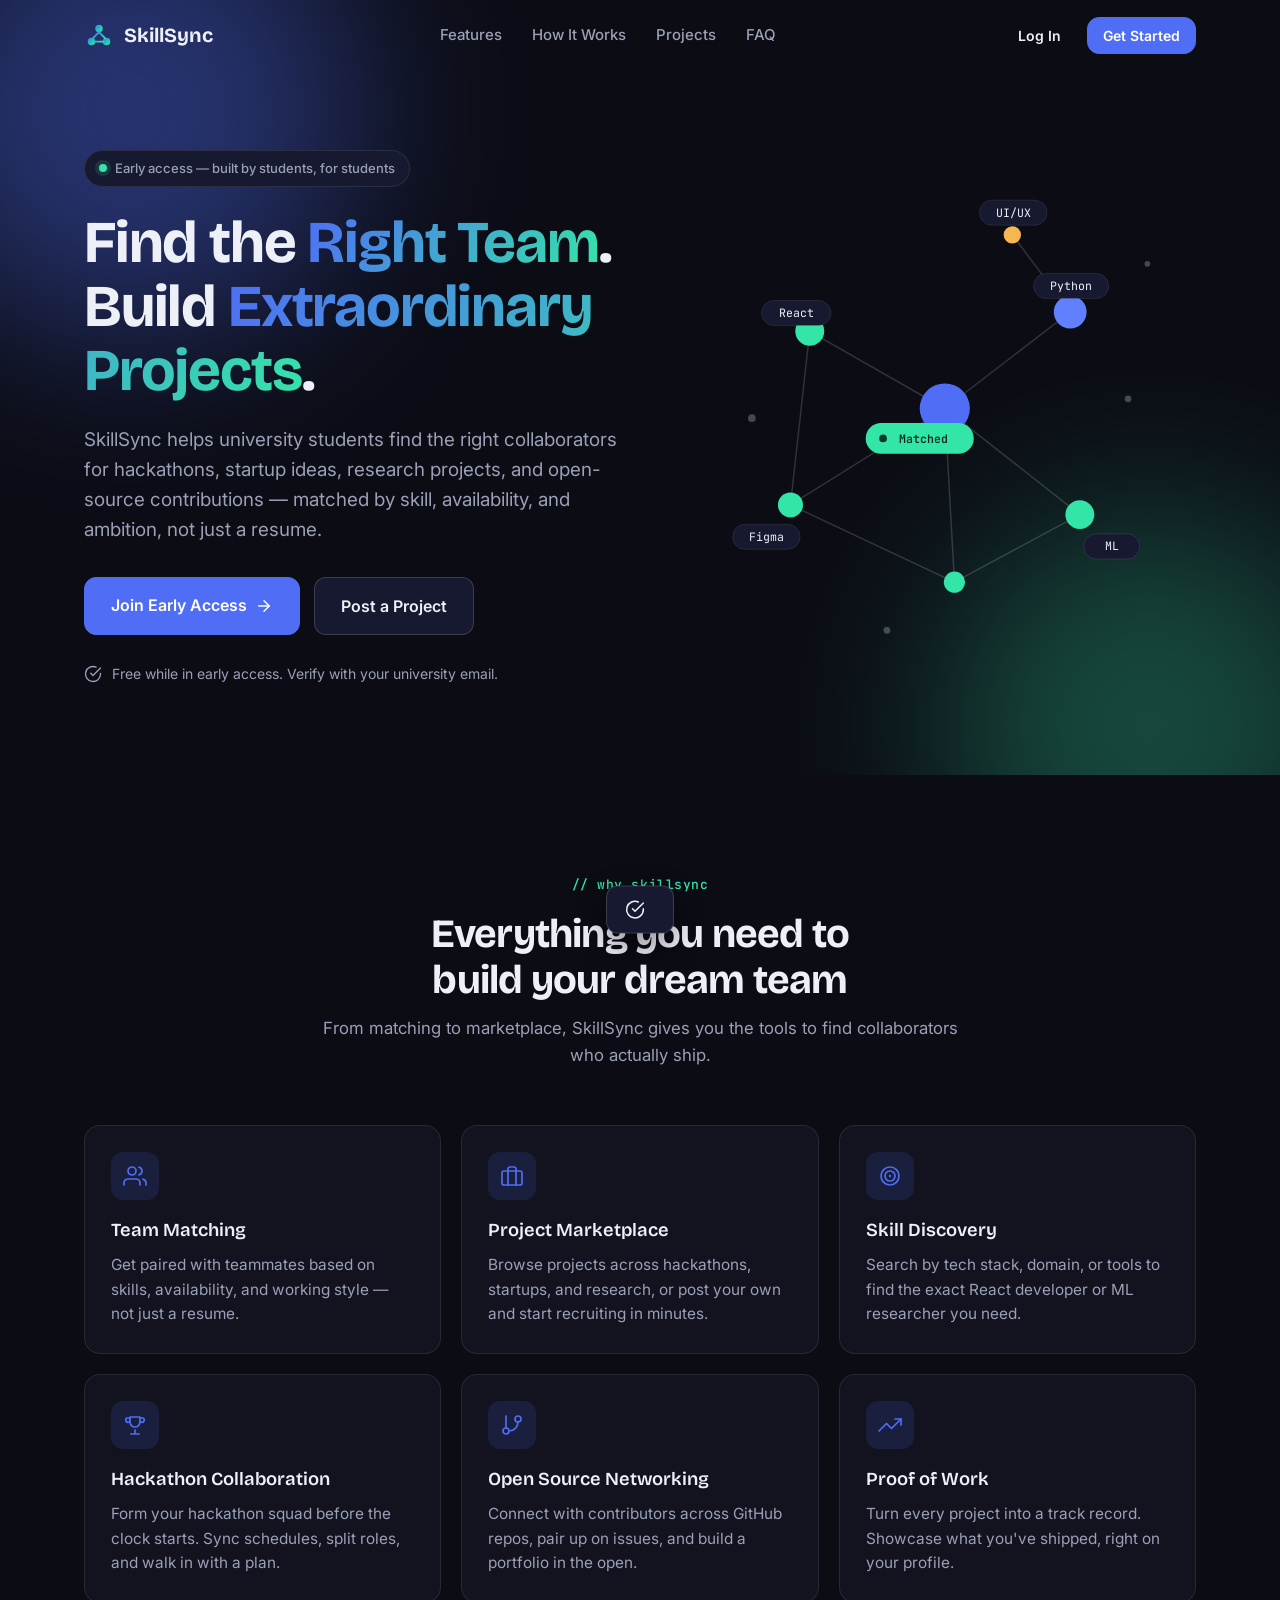
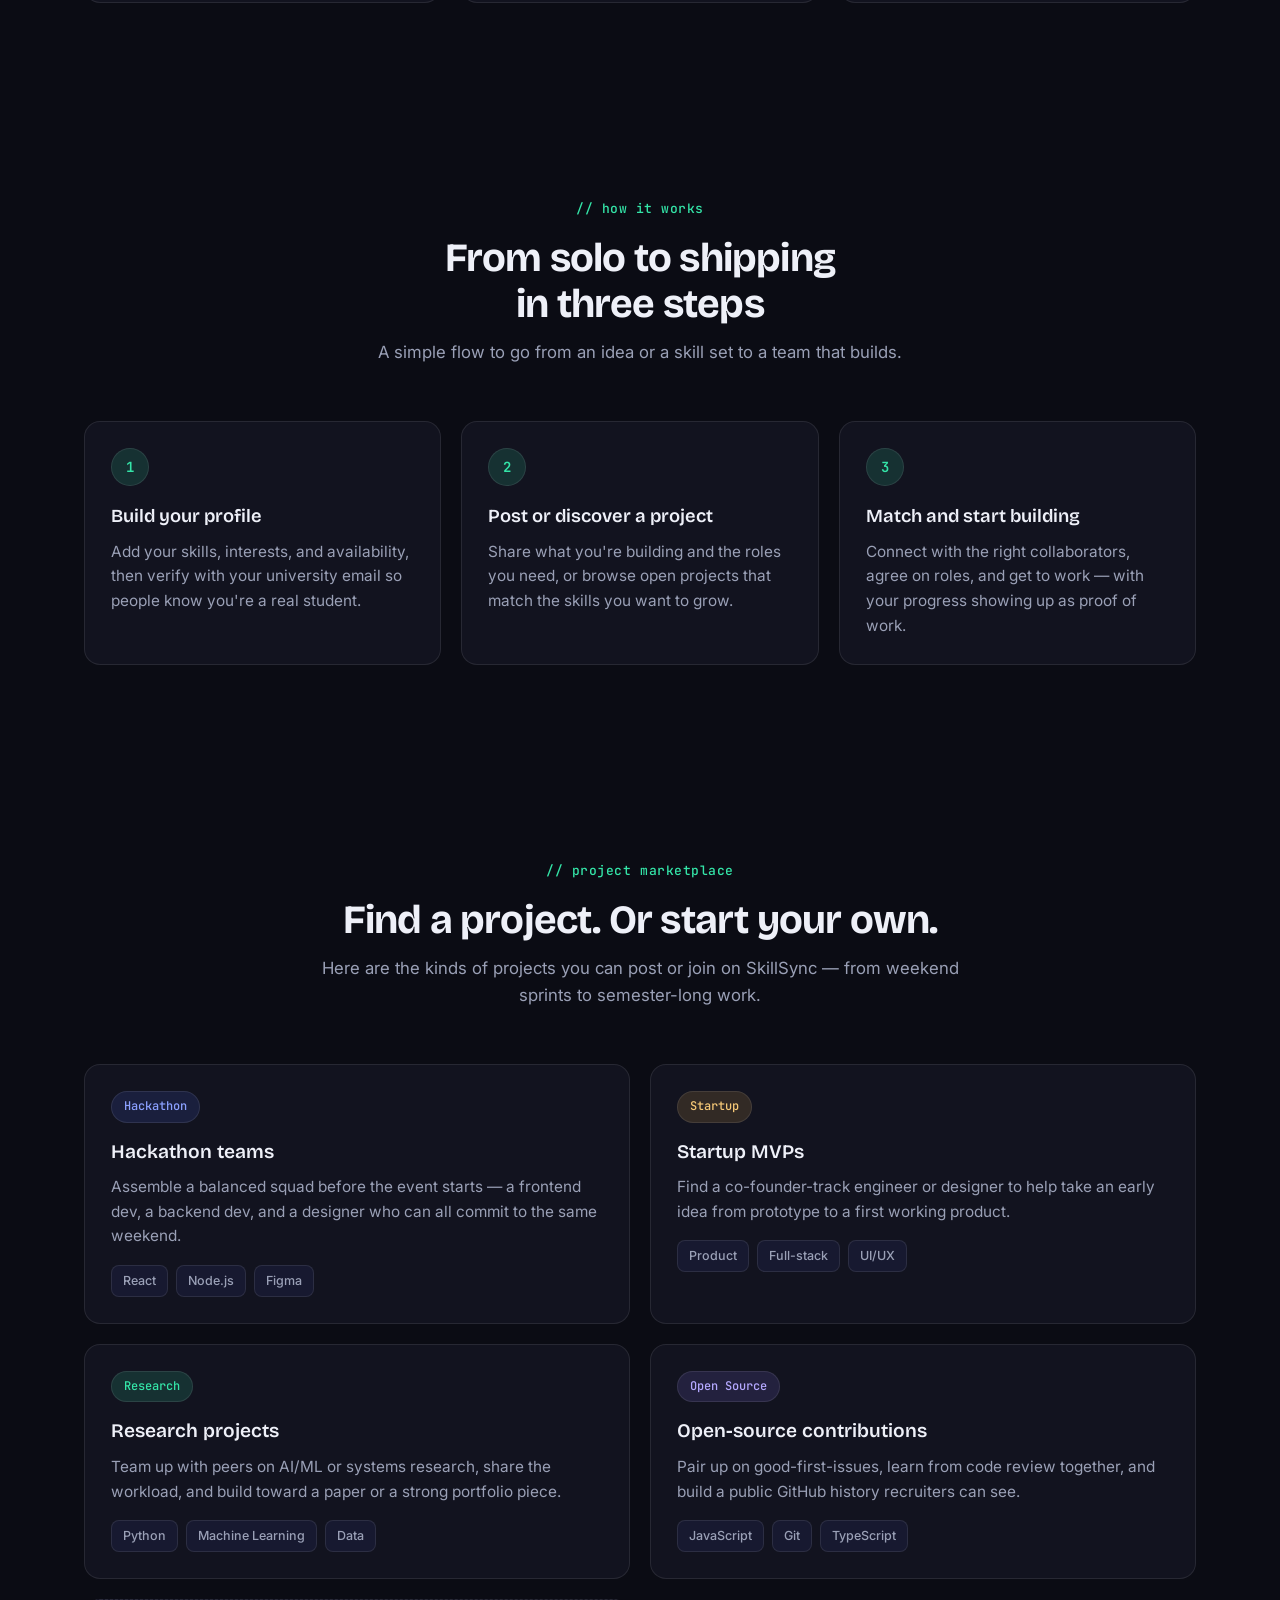
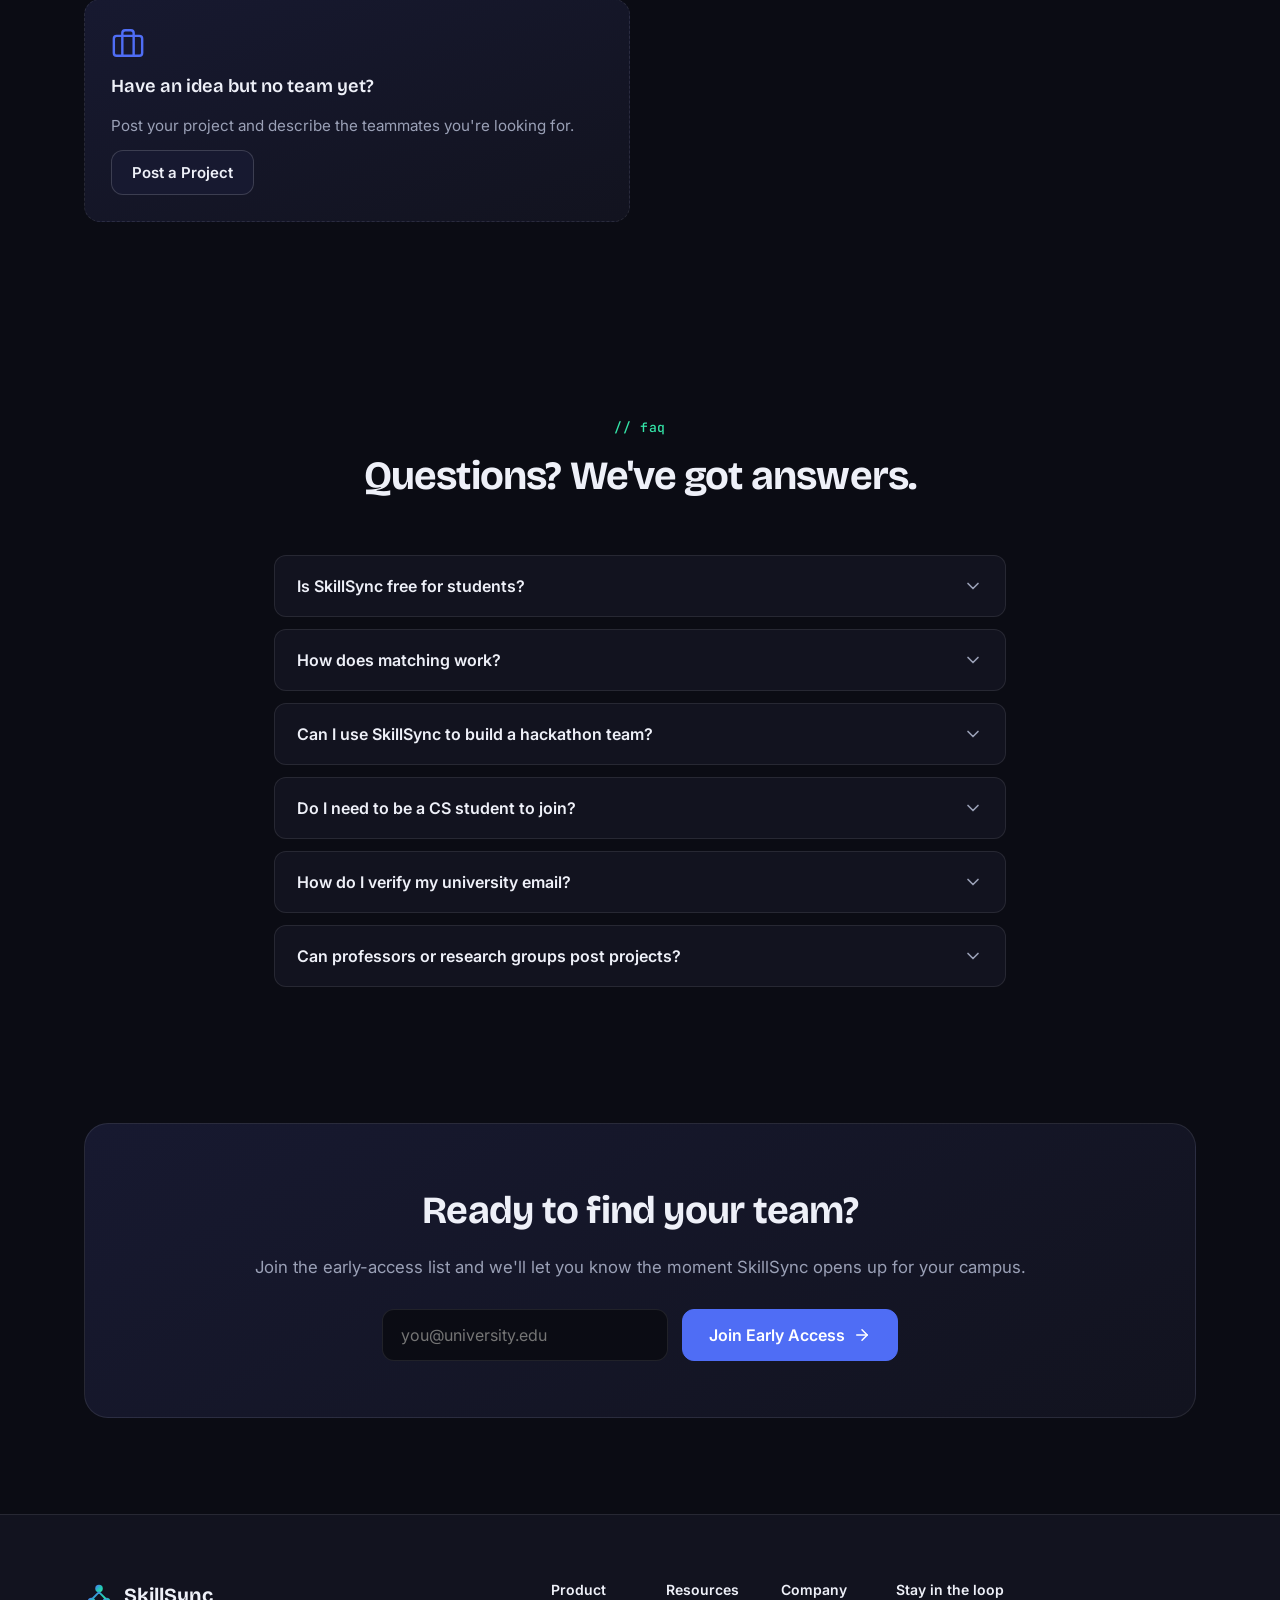
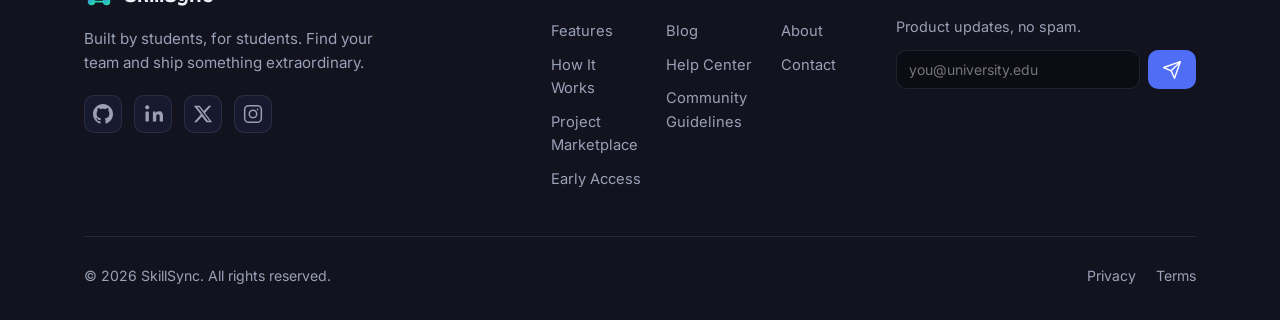
==== index.html @ c966595b "Add files via upload" ====
<!DOCTYPE html>
<html lang="en">
<head>
<meta charset="UTF-8">
<meta name="viewport" content="width=device-width, initial-scale=1.0">
<title>SkillSync — Find Your Team. Build Extraordinary Projects.</title>
<meta name="description" content="SkillSync helps university students find teammates for hackathons, startup ideas, research projects, and open-source contributions — matched by skill, availability, and ambition.">
<meta name="theme-color" content="#0b0c14">
<meta property="og:title" content="SkillSync — Find Your Team. Build Extraordinary Projects.">
<meta property="og:description" content="The platform where university students find collaborators for hackathons, startups, research and open source.">
<meta property="og:type" content="website">
<link rel="icon" href="data:image/svg+xml,%3Csvg xmlns='http://www.w3.org/2000/svg' viewBox='0 0 32 32'%3E%3Crect width='32' height='32' rx='9' fill='%234F6DF5'/%3E%3Ccircle cx='16' cy='9' r='3.6' fill='%23fff'/%3E%3Ccircle cx='9' cy='22' r='3.6' fill='%2334E5A8'/%3E%3Ccircle cx='23' cy='22' r='3.6' fill='%2334E5A8'/%3E%3Cpath d='M16 12.6L10.6 19M16 12.6L21.4 19M11.6 22H20.4' stroke='%23fff' stroke-width='1.6' stroke-linecap='round'/%3E%3C/svg%3E">
<link rel="preconnect" href="https://fonts.googleapis.com">
<link rel="preconnect" href="https://fonts.gstatic.com" crossorigin>
<link href="https://fonts.googleapis.com/css2?family=Bricolage+Grotesque:wght@400..800&family=Inter:wght@400;500;600;700&family=JetBrains+Mono:wght@400;500;600&display=swap" rel="stylesheet">
<link rel="stylesheet" href="style.css">
</head>
<body>

<!-- ============================================
     HIDDEN SVG SPRITE
============================================= -->
<svg width="0" height="0" style="position:absolute" aria-hidden="true">
<defs>
<linearGradient id="logoGrad" x1="0%" y1="0%" x2="100%" y2="100%">
<stop offset="0%" stop-color="#4F6DF5"/><stop offset="55%" stop-color="#22C7B8"/><stop offset="100%" stop-color="#34E5A8"/>
</linearGradient>
</defs>
<symbol id="icon-logo" viewBox="0 0 32 32">
<circle cx="16" cy="9" r="4" fill="url(#logoGrad)"/><circle cx="8" cy="23" r="4" fill="url(#logoGrad)"/><circle cx="24" cy="23" r="4" fill="url(#logoGrad)"/>
<path d="M16 13L9.5 19.5M16 13L22.5 19.5M11.5 23H20.5" stroke="url(#logoGrad)" stroke-width="2" stroke-linecap="round"/>
</symbol>
<symbol id="icon-github" viewBox="0 0 24 24" fill="currentColor" stroke="none"><path d="M12 0c-6.626 0-12 5.373-12 12 0 5.302 3.438 9.8 8.207 11.387.599.111.793-.261.793-.577v-2.234c-3.338.726-4.033-1.416-4.033-1.416-.546-1.387-1.333-1.756-1.333-1.756-1.089-.745.083-.729.083-.729 1.205.084 1.839 1.237 1.839 1.237 1.07 1.834 2.807 1.304 3.492.997.107-.775.418-1.305.762-1.604-2.665-.305-5.467-1.334-5.467-5.931 0-1.311.469-2.381 1.236-3.221-.124-.303-.535-1.524.117-3.176 0 0 1.008-.322 3.301 1.23.957-.266 1.983-.399 3.003-.404 1.02.005 2.047.138 3.006.404 2.291-1.552 3.297-1.23 3.297-1.230.653 1.653.242 2.874.118 3.176.77.84 1.235 1.911 1.235 3.221 0 4.609-2.807 5.624-5.479 5.921.43.372.823 1.102.823 2.222v3.293c0 .319.192.694.801.576 4.765-1.589 8.199-6.086 8.199-11.386 0-6.627-5.373-12-12-12z"/></symbol>
<symbol id="icon-linkedin" viewBox="0 0 24 24" fill="currentColor" stroke="none"><rect x="3" y="9" width="4" height="12" rx="0.5"/><circle cx="5" cy="4" r="2.5"/><path d="M11 9h4v2.2c.7-1.4 2.1-2.5 4.2-2.5 4 0 4.8 2.5 4.8 5.9V21h-4v-5.7c0-1.4 0-3.1-1.9-3.1s-2.2 1.5-2.2 3v5.8h-4V9z"/></symbol>
<symbol id="icon-twitter" viewBox="0 0 24 24" fill="currentColor" stroke="none"><path d="M18.9 2H22l-7.6 8.7L23 22h-6.9l-5.4-6.9L4.4 22H1.3l8.1-9.3L1 2h7.1l4.9 6.3L18.9 2zm-1.2 18h1.9L7.4 4H5.4l12.3 16z"/></symbol>
<symbol id="icon-instagram" viewBox="0 0 24 24" fill="none" stroke="currentColor" stroke-width="1.8" stroke-linecap="round" stroke-linejoin="round"><rect x="2" y="2" width="20" height="20" rx="5"/><circle cx="12" cy="12" r="4.5"/><circle cx="17.5" cy="6.5" r="1" fill="currentColor" stroke="none"/></symbol>
<symbol id="icon-chevron" viewBox="0 0 24 24" fill="none" stroke="currentColor" stroke-width="2" stroke-linecap="round" stroke-linejoin="round"><polyline points="6 9 12 15 18 9"/></symbol>
<symbol id="icon-arrow-right" viewBox="0 0 24 24" fill="none" stroke="currentColor" stroke-width="2" stroke-linecap="round" stroke-linejoin="round"><line x1="5" y1="12" x2="19" y2="12"/><polyline points="12 5 19 12 12 19"/></symbol>
<symbol id="icon-arrow-up" viewBox="0 0 24 24" fill="none" stroke="currentColor" stroke-width="2" stroke-linecap="round" stroke-linejoin="round"><line x1="12" y1="19" x2="12" y2="5"/><polyline points="5 12 12 5 19 12"/></symbol>
<symbol id="icon-users" viewBox="0 0 24 24" fill="none" stroke="currentColor" stroke-width="1.7" stroke-linecap="round" stroke-linejoin="round"><path d="M17 21v-2a4 4 0 0 0-4-4H5a4 4 0 0 0-4 4v2"/><circle cx="9" cy="7" r="4"/><path d="M23 21v-2a4 4 0 0 0-3-3.87"/><path d="M16 3.13a4 4 0 0 1 0 7.75"/></symbol>
<symbol id="icon-briefcase" viewBox="0 0 24 24" fill="none" stroke="currentColor" stroke-width="1.7" stroke-linecap="round" stroke-linejoin="round"><rect x="2" y="7" width="20" height="14" rx="2"/><path d="M16 21V5a2 2 0 0 0-2-2h-4a2 2 0 0 0-2 2v16"/></symbol>
<symbol id="icon-target" viewBox="0 0 24 24" fill="none" stroke="currentColor" stroke-width="1.7"><circle cx="12" cy="12" r="9"/><circle cx="12" cy="12" r="5"/><circle cx="12" cy="12" r="1.2" fill="currentColor" stroke="none"/></symbol>
<symbol id="icon-trophy" viewBox="0 0 24 24" fill="none" stroke="currentColor" stroke-width="1.7" stroke-linecap="round" stroke-linejoin="round"><path d="M8 21h8M12 17v4M7 4h10v5a5 5 0 0 1-10 0V4z"/><path d="M17 5h3a2 2 0 0 1-2 4h-1M7 5H4a2 2 0 0 0 2 4h1"/></symbol>
<symbol id="icon-git-branch" viewBox="0 0 24 24" fill="none" stroke="currentColor" stroke-width="1.7" stroke-linecap="round" stroke-linejoin="round"><line x1="6" y1="3" x2="6" y2="15"/><circle cx="18" cy="6" r="3"/><circle cx="6" cy="18" r="3"/><path d="M18 9a9 9 0 0 1-9 9"/></symbol>
<symbol id="icon-trending-up" viewBox="0 0 24 24" fill="none" stroke="currentColor" stroke-width="1.7" stroke-linecap="round" stroke-linejoin="round"><polyline points="23 6 13.5 15.5 8.5 10.5 1 18"/><polyline points="17 6 23 6 23 12"/></symbol>
<symbol id="icon-send" viewBox="0 0 24 24" fill="none" stroke="currentColor" stroke-width="1.7" stroke-linecap="round" stroke-linejoin="round"><line x1="22" y1="2" x2="11" y2="13"/><polygon points="22 2 15 22 11 13 2 9 22 2"/></symbol>
<symbol id="icon-check-circle" viewBox="0 0 24 24" fill="none" stroke="currentColor" stroke-width="1.8" stroke-linecap="round" stroke-linejoin="round"><path d="M22 11.08V12a10 10 0 1 1-5.93-9.14"/><polyline points="22 4 12 14.01 9 11.01"/></symbol>
<symbol id="icon-close" viewBox="0 0 24 24" fill="none" stroke="currentColor" stroke-width="2" stroke-linecap="round"><line x1="18" y1="6" x2="6" y2="18"/><line x1="6" y1="6" x2="18" y2="18"/></symbol>
</svg>

<!-- ============================================
     NAVBAR
============================================= -->
<header class="navbar" id="navbar">
  <div class="container navbar-inner">
    <a href="#home" class="logo">
      <svg class="logo-mark"><use href="#icon-logo"></use></svg>
      <span>SkillSync</span>
    </a>
    <nav class="nav-links" aria-label="Primary">
      <a href="#features" class="nav-link">Features</a>
      <a href="#how" class="nav-link">How It Works</a>
      <a href="#projects" class="nav-link">Projects</a>
      <a href="#faq" class="nav-link">FAQ</a>
    </nav>
    <div class="navbar-actions">
      <button type="button" class="btn btn-ghost btn-sm" data-toast="Sign-in isn't available yet — SkillSync is in early access.">Log In</button>
      <button type="button" class="btn btn-primary btn-sm" data-toast="Thanks for your interest! Join the early-access list below.">Get Started</button>
      <button type="button" class="hamburger" id="hamburgerBtn" aria-label="Open menu" aria-expanded="false" aria-controls="mobileMenu">
        <span></span><span></span><span></span>
      </button>
    </div>
  </div>
</header>

<!-- MOBILE MENU -->
<div class="mobile-menu" id="mobileMenu">
  <nav class="mobile-nav-links" aria-label="Mobile">
    <a href="#features">Features</a>
    <a href="#how">How It Works</a>
    <a href="#projects">Projects</a>
    <a href="#faq">FAQ</a>
  </nav>
  <div class="mobile-menu-actions">
    <button type="button" class="btn btn-ghost" data-toast="Sign-in isn't available yet — SkillSync is in early access.">Log In</button>
    <button type="button" class="btn btn-primary" data-toast="Thanks for your interest! Join the early-access list below.">Get Started</button>
  </div>
</div>

<main>

<!-- ============================================
     1. HERO
============================================= -->
<section class="hero" id="home">
  <div class="hero-bg" aria-hidden="true">
    <div class="glow glow-1"></div>
    <div class="glow glow-2"></div>
  </div>
  <div class="container hero-container">
    <div class="hero-content">
      <div class="badge"><span class="badge-dot"></span>Early access — built by students, for students</div>
      <h1 class="hero-title">Find the <span class="text-gradient">Right Team</span>.<br>Build <span class="text-gradient">Extraordinary Projects</span>.</h1>
      <p class="hero-subtitle">SkillSync helps university students find the right collaborators for hackathons, startup ideas, research projects, and open-source contributions — matched by skill, availability, and ambition, not just a resume.</p>
      <div class="hero-cta">
        <a href="#waitlist" class="btn btn-primary btn-lg">Join Early Access <svg class="icon"><use href="#icon-arrow-right"></use></svg></a>
        <button type="button" class="btn btn-secondary btn-lg" data-open-modal>Post a Project</button>
      </div>
      <div class="hero-note">
        <svg class="icon"><use href="#icon-check-circle"></use></svg>
        <span>Free while in early access. Verify with your university email.</span>
      </div>
    </div>

    <div class="hero-visual" aria-hidden="true">
      <svg class="network-graph" viewBox="0 0 520 500" fill="none">
        <line class="edge" x1="260" y1="240" x2="120" y2="160"/>
        <line class="edge" x1="260" y1="240" x2="390" y2="140"/>
        <line class="edge" x1="260" y1="240" x2="100" y2="340"/>
        <line class="edge" x1="260" y1="240" x2="400" y2="350"/>
        <line class="edge" x1="120" y1="160" x2="100" y2="340"/>
        <line class="edge" x1="390" y1="140" x2="330" y2="60"/>
        <line class="edge" x1="400" y1="350" x2="270" y2="420"/>
        <line class="edge" x1="270" y1="420" x2="100" y2="340"/>
        <line class="edge" x1="260" y1="240" x2="270" y2="420"/>
        <circle class="node node-ambient" cx="60" cy="250" r="4"/>
        <circle class="node node-ambient" cx="450" cy="230" r="3.5"/>
        <circle class="node node-ambient" cx="200" cy="470" r="3.5"/>
        <circle class="node node-ambient" cx="470" cy="90" r="3"/>
        <circle class="node node-hub" cx="260" cy="240" r="26"/>
        <circle class="node node-green" cx="120" cy="160" r="15"/>
        <circle class="node node-blue" cx="390" cy="140" r="17"/>
        <circle class="node node-green" cx="100" cy="340" r="13"/>
        <circle class="node node-teal" cx="400" cy="350" r="15"/>
        <circle class="node node-green" cx="270" cy="420" r="11"/>
        <circle class="node node-amber" cx="330" cy="60" r="9"/>
        <g class="node-label"><rect x="70" y="128" width="72" height="26" rx="13"/><text x="106" y="145" text-anchor="middle">React</text></g>
        <g class="node-label"><rect x="352" y="100" width="78" height="26" rx="13"/><text x="391" y="117" text-anchor="middle">Python</text></g>
        <g class="node-label"><rect x="40" y="360" width="70" height="26" rx="13"/><text x="75" y="377" text-anchor="middle">Figma</text></g>
        <g class="node-label"><rect x="404" y="370" width="58" height="26" rx="13"/><text x="433" y="387" text-anchor="middle">ML</text></g>
        <g class="node-label"><rect x="296" y="24" width="70" height="26" rx="13"/><text x="331" y="41" text-anchor="middle">UI/UX</text></g>
        <g class="match-chip"><rect x="178" y="255" width="112" height="32" rx="16"/><circle cx="196" cy="271" r="4"/><text x="238" y="276" text-anchor="middle">Matched</text></g>
      </svg>
    </div>
  </div>
</section>

<!-- ============================================
     2. FEATURES
============================================= -->
<section class="features section" id="features">
  <div class="container">
    <div class="section-header reveal">
      <span class="eyebrow">// why skillsync</span>
      <h2 class="section-title">Everything you need to build your dream team</h2>
      <p class="section-subtitle">From matching to marketplace, SkillSync gives you the tools to find collaborators who actually ship.</p>
    </div>
    <div class="features-grid">
      <div class="feature-card glow-card reveal">
        <div class="feature-icon"><svg class="icon"><use href="#icon-users"></use></svg></div>
        <h3 class="feature-title">Team Matching</h3>
        <p class="feature-desc">Get paired with teammates based on skills, availability, and working style — not just a resume.</p>
      </div>
      <div class="feature-card glow-card reveal">
        <div class="feature-icon"><svg class="icon"><use href="#icon-briefcase"></use></svg></div>
        <h3 class="feature-title">Project Marketplace</h3>
        <p class="feature-desc">Browse projects across hackathons, startups, and research, or post your own and start recruiting in minutes.</p>
      </div>
      <div class="feature-card glow-card reveal">
        <div class="feature-icon"><svg class="icon"><use href="#icon-target"></use></svg></div>
        <h3 class="feature-title">Skill Discovery</h3>
        <p class="feature-desc">Search by tech stack, domain, or tools to find the exact React developer or ML researcher you need.</p>
      </div>
      <div class="feature-card glow-card reveal">
        <div class="feature-icon"><svg class="icon"><use href="#icon-trophy"></use></svg></div>
        <h3 class="feature-title">Hackathon Collaboration</h3>
        <p class="feature-desc">Form your hackathon squad before the clock starts. Sync schedules, split roles, and walk in with a plan.</p>
      </div>
      <div class="feature-card glow-card reveal">
        <div class="feature-icon"><svg class="icon"><use href="#icon-git-branch"></use></svg></div>
        <h3 class="feature-title">Open Source Networking</h3>
        <p class="feature-desc">Connect with contributors across GitHub repos, pair up on issues, and build a portfolio in the open.</p>
      </div>
      <div class="feature-card glow-card reveal">
        <div class="feature-icon"><svg class="icon"><use href="#icon-trending-up"></use></svg></div>
        <h3 class="feature-title">Proof of Work</h3>
        <p class="feature-desc">Turn every project into a track record. Showcase what you've shipped, right on your profile.</p>
      </div>
    </div>
  </div>
</section>

<!-- ============================================
     3. HOW IT WORKS
============================================= -->
<section class="how section" id="how">
  <div class="container">
    <div class="section-header reveal">
      <span class="eyebrow">// how it works</span>
      <h2 class="section-title">From solo to shipping in three steps</h2>
      <p class="section-subtitle">A simple flow to go from an idea or a skill set to a team that builds.</p>
    </div>
    <div class="steps-grid">
      <div class="step-card glow-card reveal">
        <div class="step-num">1</div>
        <h3>Build your profile</h3>
        <p>Add your skills, interests, and availability, then verify with your university email so people know you're a real student.</p>
      </div>
      <div class="step-card glow-card reveal">
        <div class="step-num">2</div>
        <h3>Post or discover a project</h3>
        <p>Share what you're building and the roles you need, or browse open projects that match the skills you want to grow.</p>
      </div>
      <div class="step-card glow-card reveal">
        <div class="step-num">3</div>
        <h3>Match and start building</h3>
        <p>Connect with the right collaborators, agree on roles, and get to work — with your progress showing up as proof of work.</p>
      </div>
    </div>
  </div>
</section>

<!-- ============================================
     4. PROJECT TYPES
============================================= -->
<section class="projects section" id="projects">
  <div class="container">
    <div class="section-header reveal">
      <span class="eyebrow">// project marketplace</span>
      <h2 class="section-title">Find a project. Or start your own.</h2>
      <p class="section-subtitle">Here are the kinds of projects you can post or join on SkillSync — from weekend sprints to semester-long work.</p>
    </div>
    <div class="projects-grid">
      <article class="project-card glow-card reveal">
        <span class="project-category cat-hackathon">Hackathon</span>
        <h3 class="project-title">Hackathon teams</h3>
        <p class="project-desc">Assemble a balanced squad before the event starts — a frontend dev, a backend dev, and a designer who can all commit to the same weekend.</p>
        <div class="skill-tags">
          <span class="skill-tag">React</span><span class="skill-tag">Node.js</span><span class="skill-tag">Figma</span>
        </div>
      </article>
      <article class="project-card glow-card reveal">
        <span class="project-category cat-startup">Startup</span>
        <h3 class="project-title">Startup MVPs</h3>
        <p class="project-desc">Find a co-founder-track engineer or designer to help take an early idea from prototype to a first working product.</p>
        <div class="skill-tags">
          <span class="skill-tag">Product</span><span class="skill-tag">Full-stack</span><span class="skill-tag">UI/UX</span>
        </div>
      </article>
      <article class="project-card glow-card reveal">
        <span class="project-category cat-research">Research</span>
        <h3 class="project-title">Research projects</h3>
        <p class="project-desc">Team up with peers on AI/ML or systems research, share the workload, and build toward a paper or a strong portfolio piece.</p>
        <div class="skill-tags">
          <span class="skill-tag">Python</span><span class="skill-tag">Machine Learning</span><span class="skill-tag">Data</span>
        </div>
      </article>
      <article class="project-card glow-card reveal">
        <span class="project-category cat-opensource">Open Source</span>
        <h3 class="project-title">Open-source contributions</h3>
        <p class="project-desc">Pair up on good-first-issues, learn from code review together, and build a public GitHub history recruiters can see.</p>
        <div class="skill-tags">
          <span class="skill-tag">JavaScript</span><span class="skill-tag">Git</span><span class="skill-tag">TypeScript</span>
        </div>
      </article>
      <article class="project-card project-card-cta glow-card reveal">
        <div class="project-cta-inner">
          <svg class="icon icon-lg"><use href="#icon-briefcase"></use></svg>
          <h3>Have an idea but no team yet?</h3>
          <p>Post your project and describe the teammates you're looking for.</p>
          <button type="button" class="btn btn-secondary" data-open-modal>Post a Project</button>
        </div>
      </article>
    </div>
  </div>
</section>

<!-- ============================================
     5. FAQ
============================================= -->
<section class="faq section" id="faq">
  <div class="container container-narrow">
    <div class="section-header reveal">
      <span class="eyebrow">// faq</span>
      <h2 class="section-title">Questions? We've got answers.</h2>
    </div>
    <div class="faq-list reveal">
      <div class="faq-item">
        <h3 class="faq-question-wrap"><button type="button" class="faq-question" aria-expanded="false">Is SkillSync free for students?<svg class="icon faq-icon"><use href="#icon-chevron"></use></svg></button></h3>
        <div class="faq-answer"><p>Yes. SkillSync is free for verified students during early access, including core features like matching, search, and project posting.</p></div>
      </div>
      <div class="faq-item">
        <h3 class="faq-question-wrap"><button type="button" class="faq-question" aria-expanded="false">How does matching work?<svg class="icon faq-icon"><use href="#icon-chevron"></use></svg></button></h3>
        <div class="faq-answer"><p>We match on skills, availability, and project interests — not just keywords on a profile. As you use SkillSync and collaborate, your matches get more relevant.</p></div>
      </div>
      <div class="faq-item">
        <h3 class="faq-question-wrap"><button type="button" class="faq-question" aria-expanded="false">Can I use SkillSync to build a hackathon team?<svg class="icon faq-icon"><use href="#icon-chevron"></use></svg></button></h3>
        <div class="faq-answer"><p>Yes. Team formation for hackathons is one of the core things SkillSync is designed for — post the roles you need and connect with people who can commit.</p></div>
      </div>
      <div class="faq-item">
        <h3 class="faq-question-wrap"><button type="button" class="faq-question" aria-expanded="false">Do I need to be a CS student to join?<svg class="icon faq-icon"><use href="#icon-chevron"></use></svg></button></h3>
        <div class="faq-answer"><p>No. SkillSync is open to students from design, business, and other engineering backgrounds who want to build real projects with a team.</p></div>
      </div>
      <div class="faq-item">
        <h3 class="faq-question-wrap"><button type="button" class="faq-question" aria-expanded="false">How do I verify my university email?<svg class="icon faq-icon"><use href="#icon-chevron"></use></svg></button></h3>
        <div class="faq-answer"><p>During sign-up we send a one-time verification link to your official university-issued email address. It only takes a minute.</p></div>
      </div>
      <div class="faq-item">
        <h3 class="faq-question-wrap"><button type="button" class="faq-question" aria-expanded="false">Can professors or research groups post projects?<svg class="icon faq-icon"><use href="#icon-chevron"></use></svg></button></h3>
        <div class="faq-answer"><p>That's on the roadmap. We plan to let faculty and research groups create verified profiles to recruit student collaborators.</p></div>
      </div>
    </div>
  </div>
</section>

<!-- ============================================
     6. FINAL CTA / WAITLIST
============================================= -->
<section class="final-cta" id="waitlist">
  <div class="container">
    <div class="final-cta-box reveal">
      <h2>Ready to find your team?</h2>
      <p>Join the early-access list and we'll let you know the moment SkillSync opens up for your campus.</p>
      <form class="final-cta-buttons" id="waitlistForm">
        <input type="email" placeholder="you@university.edu" required aria-label="University email"
          style="background:var(--bg);border:1px solid var(--border);border-radius:12px;padding:15px 18px;color:var(--text);font-family:inherit;font-size:16px;min-width:260px">
        <button type="submit" class="btn btn-primary btn-lg">Join Early Access <svg class="icon"><use href="#icon-arrow-right"></use></svg></button>
      </form>
    </div>
  </div>
</section>

</main>

<!-- ============================================
     FOOTER
============================================= -->
<footer class="footer">
  <div class="container">
    <div class="footer-top">
      <div class="footer-brand">
        <a href="#home" class="logo"><svg class="logo-mark"><use href="#icon-logo"></use></svg><span>SkillSync</span></a>
        <p>Built by students, for students. Find your team and ship something extraordinary.</p>
        <div class="footer-social">
          <a href="#" data-toast="Social links aren't live yet." aria-label="SkillSync on GitHub"><svg class="icon"><use href="#icon-github"></use></svg></a>
          <a href="#" data-toast="Social links aren't live yet." aria-label="SkillSync on LinkedIn"><svg class="icon"><use href="#icon-linkedin"></use></svg></a>
          <a href="#" data-toast="Social links aren't live yet." aria-label="SkillSync on X"><svg class="icon"><use href="#icon-twitter"></use></svg></a>
          <a href="#" data-toast="Social links aren't live yet." aria-label="SkillSync on Instagram"><svg class="icon"><use href="#icon-instagram"></use></svg></a>
        </div>
      </div>
      <div class="footer-links-grid">
        <div class="footer-col">
          <h4>Product</h4>
          <a href="#features">Features</a>
          <a href="#how">How It Works</a>
          <a href="#projects">Project Marketplace</a>
          <a href="#waitlist">Early Access</a>
        </div>
        <div class="footer-col">
          <h4>Resources</h4>
          <a href="#" data-toast="This page isn't available yet.">Blog</a>
          <a href="#" data-toast="This page isn't available yet.">Help Center</a>
          <a href="#" data-toast="This page isn't available yet.">Community Guidelines</a>
        </div>
        <div class="footer-col">
          <h4>Company</h4>
          <a href="#" data-toast="This page isn't available yet.">About</a>
          <a href="#" data-toast="This page isn't available yet.">Contact</a>
        </div>
        <div class="footer-col footer-newsletter">
          <h4>Stay in the loop</h4>
          <p>Product updates, no spam.</p>
          <form class="newsletter-form" id="newsletterForm">
            <input type="email" placeholder="you@university.edu" required aria-label="Email address">
            <button type="submit" aria-label="Subscribe"><svg class="icon"><use href="#icon-send"></use></svg></button>
          </form>
        </div>
      </div>
    </div>
    <div class="footer-bottom">
      <p>&copy; <span id="year">2026</span> SkillSync. All rights reserved.</p>
      <div class="footer-legal">
        <a href="#" data-toast="This page isn't available yet.">Privacy</a>
        <a href="#" data-toast="This page isn't available yet.">Terms</a>
      </div>
    </div>
  </div>
</footer>

<!-- CREATE PROJECT MODAL -->
<div class="modal" id="createProjectModal" role="dialog" aria-modal="true" aria-labelledby="modalTitle">
  <div class="modal-backdrop" data-close-modal></div>
  <div class="modal-box">
    <button type="button" class="modal-close" data-close-modal aria-label="Close dialog"><svg class="icon"><use href="#icon-close"></use></svg></button>
    <h3 id="modalTitle">Post a new project</h3>
    <p>Tell us what you're building — we'll help you find the right teammates.</p>
    <form id="createProjectForm">
      <div class="form-group">
        <label for="projTitle">Project title</label>
        <input type="text" id="projTitle" placeholder="e.g., AI-powered study planner" required>
      </div>
      <div class="form-row">
        <div class="form-group">
          <label for="projCategory">Category</label>
          <select id="projCategory">
            <option>Hackathon</option><option>Startup MVP</option><option>Research</option><option>Open Source</option>
          </select>
        </div>
        <div class="form-group">
          <label for="projTeamSize">Team size needed</label>
          <input type="number" id="projTeamSize" min="1" max="20" placeholder="4">
        </div>
      </div>
      <div class="form-group">
        <label for="projSkills">Skills needed</label>
        <input type="text" id="projSkills" placeholder="e.g., React, Figma, Python">
      </div>
      <div class="form-group">
        <label for="projDesc">Project description</label>
        <textarea id="projDesc" rows="3" placeholder="Tell potential teammates what you're building and what you need help with…"></textarea>
      </div>
      <button type="submit" class="btn btn-primary btn-full">Post Project <svg class="icon"><use href="#icon-send"></use></svg></button>
    </form>
  </div>
</div>

<!-- TOAST + BACK TO TOP -->
<div class="toast" id="toast" role="status" aria-live="polite">
  <svg class="icon"><use href="#icon-check-circle"></use></svg>
  <span class="toast-message"></span>
</div>
<button type="button" class="back-to-top" id="backToTop" aria-label="Back to top">
  <svg class="icon"><use href="#icon-arrow-up"></use></svg>
</button>
<script src="script.js"></script>
</body>
</html>
---- style.css ----
/* ============================================================
   THEME TOKENS
============================================================ */
:root{
  --bg:#0b0c14;
  --surface:#12131f;
  --surface-2:#171930;
  --border:rgba(255,255,255,.09);
  --border-strong:rgba(255,255,255,.16);
  --text:#eef0f8;
  --muted:#9aa0b6;
  --primary:#4F6DF5;
  --primary-soft:rgba(79,109,245,.14);
  --accent:#34E5A8;
  --accent-soft:rgba(52,229,168,.14);
  --radius:16px;
  --maxw:1160px;
  --font-sans:'Inter',system-ui,-apple-system,Segoe UI,Roboto,sans-serif;
  --font-display:'Bricolage Grotesque','Inter',sans-serif;
  --font-mono:'JetBrains Mono',ui-monospace,monospace;
}

*{box-sizing:border-box;margin:0;padding:0}
html{scroll-behavior:smooth;background:var(--bg)}
body{
  font-family:var(--font-sans);
  background:var(--bg);
  color:var(--text);
  line-height:1.6;
  -webkit-font-smoothing:antialiased;
  overflow-x:hidden;
}
a{color:inherit;text-decoration:none}
img,svg{display:block}
.icon{width:20px;height:20px;fill:none;stroke:currentColor;flex:none}
.icon-lg{width:34px;height:34px}

.container{width:100%;max-width:var(--maxw);margin:0 auto;padding:0 24px}
.container-narrow{max-width:780px}
.section{padding:96px 0}
.text-gradient{
  background:linear-gradient(120deg,var(--primary),var(--accent));
  -webkit-background-clip:text;background-clip:text;color:transparent;
}

/* ============================================================
   BUTTONS
============================================================ */
.btn{
  font-family:inherit;font-weight:600;font-size:15px;
  display:inline-flex;align-items:center;justify-content:center;gap:8px;
  padding:12px 20px;border-radius:12px;border:1px solid transparent;
  cursor:pointer;transition:transform .15s ease,background .2s ease,border-color .2s ease;
  white-space:nowrap;
}
.btn:active{transform:translateY(1px)}
.btn .icon{width:18px;height:18px}
.btn-sm{padding:9px 15px;font-size:14px}
.btn-lg{padding:15px 26px;font-size:16px}
.btn-full{width:100%}
.btn-primary{background:var(--primary);color:#fff;border-color:var(--primary)}
.btn-primary:hover{background:#6180ff}
.btn-secondary{background:var(--surface-2);color:var(--text);border-color:var(--border-strong)}
.btn-secondary:hover{border-color:var(--primary)}
.btn-ghost{background:transparent;color:var(--text)}
.btn-ghost:hover{background:rgba(255,255,255,.06)}

/* ============================================================
   NAVBAR
============================================================ */
.navbar{
  position:fixed;top:0;left:0;right:0;z-index:60;
  transition:background .3s ease,border-color .3s ease,backdrop-filter .3s ease;
  border-bottom:1px solid transparent;
}
.navbar.scrolled{
  background:rgba(11,12,20,.8);
  backdrop-filter:blur(14px);
  border-bottom-color:var(--border);
}
.navbar-inner{display:flex;align-items:center;justify-content:space-between;height:70px}
.logo{display:flex;align-items:center;gap:10px;font-family:var(--font-display);font-weight:700;font-size:20px}
.logo-mark{width:30px;height:30px}
.nav-links{display:flex;gap:30px}
.nav-link{color:var(--muted);font-size:15px;font-weight:500;transition:color .2s ease}
.nav-link:hover{color:var(--text)}
.navbar-actions{display:flex;align-items:center;gap:10px}
.hamburger{display:none;flex-direction:column;gap:5px;background:none;border:none;cursor:pointer;padding:8px}
.hamburger span{width:22px;height:2px;background:var(--text);border-radius:2px;transition:.25s}
.hamburger.open span:nth-child(1){transform:translateY(7px) rotate(45deg)}
.hamburger.open span:nth-child(2){opacity:0}
.hamburger.open span:nth-child(3){transform:translateY(-7px) rotate(-45deg)}

.mobile-menu{
  position:fixed;inset:70px 0 auto 0;z-index:55;
  background:var(--surface);border-bottom:1px solid var(--border);
  padding:24px;transform:translateY(-120%);transition:transform .3s ease;
}
.mobile-menu.open{transform:translateY(0)}
.mobile-nav-links{display:flex;flex-direction:column;gap:6px;margin-bottom:16px}
.mobile-nav-links a{padding:12px;border-radius:10px;color:var(--muted);font-weight:500}
.mobile-nav-links a:hover{background:rgba(255,255,255,.05);color:var(--text)}
.mobile-menu-actions{display:flex;flex-direction:column;gap:10px}

/* ============================================================
   HERO
============================================================ */
.hero{position:relative;padding:150px 0 90px;overflow:hidden}
.hero-bg{position:absolute;inset:0;z-index:0;pointer-events:none}
.glow{position:absolute;border-radius:50%;filter:blur(90px);opacity:.4}
.glow-1{width:460px;height:460px;background:var(--primary);top:-120px;left:-100px}
.glow-2{width:420px;height:420px;background:var(--accent);bottom:-160px;right:-80px;opacity:.28}
.hero-container{position:relative;z-index:1;display:grid;grid-template-columns:1.05fr .95fr;gap:56px;align-items:center}

.badge{
  display:inline-flex;align-items:center;gap:8px;
  font-size:13px;font-weight:500;color:var(--muted);
  background:var(--surface-2);border:1px solid var(--border);
  padding:7px 14px;border-radius:999px;margin-bottom:24px;
}
.badge-dot{width:8px;height:8px;border-radius:50%;background:var(--accent);box-shadow:0 0 0 4px var(--accent-soft)}
.hero-title{font-family:var(--font-display);font-weight:700;font-size:clamp(2.3rem,5vw,3.7rem);line-height:1.08;letter-spacing:-.02em;text-wrap:balance}
.hero-subtitle{color:var(--muted);font-size:clamp(1rem,1.6vw,1.18rem);margin:22px 0 32px;max-width:560px;text-wrap:pretty}
.hero-cta{display:flex;flex-wrap:wrap;gap:14px}

.hero-note{display:flex;align-items:center;gap:10px;margin-top:28px;color:var(--muted);font-size:14px}
.hero-note .icon{width:18px;height:18px;stroke:var(--accent)}

/* network graph visual */
.hero-visual{position:relative}
.network-graph{width:100%;max-width:520px;margin:0 auto;height:auto}
.network-graph .edge{stroke:var(--border-strong);stroke-width:1.5}
.network-graph .node-ambient{fill:var(--muted);opacity:.4}
.network-graph .node-hub{fill:var(--primary)}
.network-graph .node-blue{fill:#6180ff}
.network-graph .node-green,.network-graph .node-teal{fill:var(--accent)}
.network-graph .node-amber{fill:#f5b74f}
.network-graph .node-label rect{fill:var(--surface-2);stroke:var(--border)}
.network-graph .node-label text{fill:var(--text);font-family:var(--font-mono);font-size:12px}
.network-graph .match-chip rect{fill:var(--accent);}
.network-graph .match-chip circle{fill:#0b3b28}
.network-graph .match-chip text{fill:#062b1c;font-family:var(--font-mono);font-size:12px;font-weight:600}

/* ============================================================
   SECTION HEADERS
============================================================ */
.section-header{text-align:center;max-width:640px;margin:0 auto 56px}
.eyebrow{font-family:var(--font-mono);font-size:13px;font-weight:500;color:var(--accent);letter-spacing:.04em}
.section-title{font-family:var(--font-display);font-weight:700;font-size:clamp(1.7rem,3.4vw,2.5rem);line-height:1.15;letter-spacing:-.02em;margin:14px 0 12px;text-wrap:balance}
.section-subtitle{color:var(--muted);font-size:1.05rem;text-wrap:pretty}

/* card base */
.glow-card{
  background:var(--surface);border:1px solid var(--border);border-radius:var(--radius);
  padding:26px;transition:transform .2s ease,border-color .2s ease;
}
.glow-card:hover{transform:translateY(-4px);border-color:var(--border-strong)}

/* ============================================================
   FEATURES
============================================================ */
.features-grid{display:grid;grid-template-columns:repeat(3,1fr);gap:20px}
.feature-icon{
  width:48px;height:48px;border-radius:12px;display:grid;place-items:center;
  background:var(--primary-soft);color:var(--primary);margin-bottom:16px;
}
.feature-icon .icon{width:24px;height:24px}
.feature-title{font-family:var(--font-display);font-weight:600;font-size:1.15rem;margin-bottom:8px}
.feature-desc{color:var(--muted);font-size:.96rem}

/* ============================================================
   HOW IT WORKS
============================================================ */
.steps-grid{display:grid;grid-template-columns:repeat(3,1fr);gap:20px}
.step-card{position:relative}
.step-num{
  font-family:var(--font-mono);font-size:14px;font-weight:600;color:var(--accent);
  border:1px solid var(--border);border-radius:999px;width:38px;height:38px;
  display:grid;place-items:center;margin-bottom:16px;background:var(--accent-soft);
}
.step-card h3{font-family:var(--font-display);font-weight:600;font-size:1.15rem;margin-bottom:8px}
.step-card p{color:var(--muted);font-size:.96rem}

/* ============================================================
   PROJECT TYPES
============================================================ */
.projects-grid{display:grid;grid-template-columns:repeat(2,1fr);gap:20px}
.project-category{
  display:inline-block;font-family:var(--font-mono);font-size:12px;font-weight:500;
  padding:5px 12px;border-radius:999px;margin-bottom:14px;
  background:var(--primary-soft);color:#8ba0ff;border:1px solid var(--border);
}
.cat-hackathon{background:var(--primary-soft);color:#8ba0ff}
.cat-startup{background:rgba(245,183,79,.14);color:#f5c877}
.cat-research{background:var(--accent-soft);color:var(--accent)}
.cat-opensource{background:rgba(140,120,255,.14);color:#b4a8ff}
.project-title{font-family:var(--font-display);font-weight:600;font-size:1.2rem;margin-bottom:8px}
.project-desc{color:var(--muted);font-size:.96rem;margin-bottom:16px}
.skill-tags{display:flex;flex-wrap:wrap;gap:8px}
.skill-tag{
  font-size:12.5px;font-weight:500;color:var(--muted);
  background:var(--surface-2);border:1px solid var(--border);
  padding:5px 11px;border-radius:8px;
}
.project-cta-inner{display:flex;flex-direction:column;align-items:flex-start;gap:12px;height:100%;justify-content:center}
.project-card-cta{background:linear-gradient(160deg,var(--surface-2),var(--surface));border-style:dashed}
.project-cta-inner .icon{color:var(--primary)}
.project-cta-inner h3{font-family:var(--font-display);font-weight:600;font-size:1.15rem}
.project-cta-inner p{color:var(--muted);font-size:.95rem}

/* ============================================================
   FAQ
============================================================ */
.faq-list{display:flex;flex-direction:column;gap:12px}
.faq-item{background:var(--surface);border:1px solid var(--border);border-radius:12px;overflow:hidden}
.faq-question-wrap{margin:0}
.faq-question{
  width:100%;display:flex;align-items:center;justify-content:space-between;gap:16px;
  background:none;border:none;color:var(--text);cursor:pointer;
  font-family:inherit;font-size:1rem;font-weight:600;text-align:left;padding:20px 22px;
}
.faq-icon{transition:transform .25s ease;color:var(--muted);flex:none}
.faq-item.open .faq-icon{transform:rotate(180deg)}
.faq-answer{max-height:0;overflow:hidden;transition:max-height .3s ease}
.faq-answer p{color:var(--muted);padding:0 22px 20px;font-size:.97rem}

/* ============================================================
   FINAL CTA
============================================================ */
.final-cta{padding:40px 0 96px}
.final-cta-box{
  background:linear-gradient(150deg,var(--surface-2),var(--surface));
  border:1px solid var(--border);border-radius:24px;
  padding:56px 32px;text-align:center;position:relative;overflow:hidden;
}
.final-cta-box h2{font-family:var(--font-display);font-weight:700;font-size:clamp(1.7rem,3.4vw,2.4rem);letter-spacing:-.02em;margin-bottom:12px;text-wrap:balance}
.final-cta-box p{color:var(--muted);font-size:1.05rem;margin-bottom:28px}
.final-cta-buttons{display:flex;flex-wrap:wrap;gap:14px;justify-content:center}
.final-cta-buttons input{
  background:var(--bg);border:1px solid var(--border);border-radius:12px;
  padding:15px 18px;color:var(--text);font-family:inherit;font-size:16px;min-width:260px;
}
.final-cta-buttons input:focus{outline:none;border-color:var(--primary)}

/* ============================================================
   FOOTER
============================================================ */
.footer{border-top:1px solid var(--border);padding:64px 0 32px;background:var(--surface)}
.footer-top{display:grid;grid-template-columns:1.3fr 2fr;gap:48px;padding-bottom:40px;border-bottom:1px solid var(--border)}
.footer-brand p{color:var(--muted);font-size:.95rem;margin:16px 0 20px;max-width:320px}
.footer-social{display:flex;gap:12px}
.footer-social a{width:38px;height:38px;border-radius:10px;display:grid;place-items:center;background:var(--surface-2);border:1px solid var(--border);color:var(--muted);transition:.2s}
.footer-social a:hover{color:var(--text);border-color:var(--border-strong)}
.footer-links-grid{display:grid;grid-template-columns:repeat(4,1fr);gap:24px}
.footer-col h4{font-size:14px;font-weight:600;margin-bottom:14px}
.footer-col a{display:block;color:var(--muted);font-size:.92rem;padding:5px 0;transition:color .2s}
.footer-col a:hover{color:var(--text)}
.footer-newsletter p{color:var(--muted);font-size:.9rem;margin-bottom:12px}
.newsletter-form{display:flex;gap:8px}
.newsletter-form input{
  flex:1;min-width:0;background:var(--bg);border:1px solid var(--border);border-radius:10px;
  padding:10px 12px;color:var(--text);font-family:inherit;font-size:14px;
}
.newsletter-form input:focus{outline:none;border-color:var(--primary)}
.newsletter-form button{background:var(--primary);border:none;border-radius:10px;color:#fff;padding:0 14px;cursor:pointer;display:grid;place-items:center}
.footer-bottom{display:flex;flex-wrap:wrap;align-items:center;justify-content:space-between;gap:16px;padding-top:28px;color:var(--muted);font-size:.88rem}
.footer-legal{display:flex;gap:20px}
.footer-legal a{color:var(--muted);transition:color .2s}
.footer-legal a:hover{color:var(--text)}

/* ============================================================
   MODAL
============================================================ */
.modal{position:fixed;inset:0;z-index:80;display:none;align-items:center;justify-content:center;padding:20px}
.modal.open{display:flex}
.modal-backdrop{position:absolute;inset:0;background:rgba(3,4,10,.7);backdrop-filter:blur(4px)}
.modal-box{position:relative;background:var(--surface);border:1px solid var(--border);border-radius:20px;padding:32px;width:100%;max-width:520px;max-height:90vh;overflow:auto}
.modal-close{position:absolute;top:18px;right:18px;background:var(--surface-2);border:1px solid var(--border);border-radius:10px;color:var(--muted);width:36px;height:36px;display:grid;place-items:center;cursor:pointer}
.modal-box h3{font-family:var(--font-display);font-weight:700;font-size:1.4rem;margin-bottom:8px}
.modal-box>p{color:var(--muted);margin-bottom:22px}
.form-group{margin-bottom:16px}
.form-row{display:grid;grid-template-columns:1fr 1fr;gap:14px}
.form-group label{display:block;font-size:14px;font-weight:500;margin-bottom:7px}
.form-group input,.form-group select,.form-group textarea{
  width:100%;background:var(--bg);border:1px solid var(--border);border-radius:10px;
  padding:11px 13px;color:var(--text);font-family:inherit;font-size:15px;resize:vertical;
}
.form-group input:focus,.form-group select:focus,.form-group textarea:focus{outline:none;border-color:var(--primary)}

/* ============================================================
   TOAST + BACK TO TOP
============================================================ */
.toast{
  position:fixed;bottom:24px;left:50%;transform:translate(-50%,120%);z-index:90;
  display:flex;align-items:center;gap:10px;
  background:var(--surface-2);border:1px solid var(--border-strong);border-radius:12px;
  padding:13px 18px;font-size:14px;font-weight:500;box-shadow:0 12px 30px rgba(0,0,0,.4);
  transition:transform .3s ease;max-width:90vw;
}
.toast.show{transform:translate(-50%,0)}
.toast .icon{stroke:var(--accent);width:20px;height:20px}
.back-to-top{
  position:fixed;bottom:24px;right:24px;z-index:70;
  width:46px;height:46px;border-radius:12px;display:grid;place-items:center;cursor:pointer;
  background:var(--primary);border:none;color:#fff;
  opacity:0;pointer-events:none;transform:translateY(10px);transition:.25s;
}
.back-to-top.show{opacity:1;pointer-events:auto;transform:translateY(0)}

/* ============================================================
   REVEAL ANIMATION
============================================================ */
.reveal{opacity:0;transform:translateY(24px);transition:opacity .6s ease,transform .6s ease}
.reveal.in{opacity:1;transform:none}

/* ============================================================
   RESPONSIVE
============================================================ */
@media(max-width:900px){
  .nav-links{display:none}
  .hamburger{display:flex}
  .hero-container{grid-template-columns:1fr;gap:40px}
  .hero-visual{order:-1;max-width:420px;margin:0 auto}
  .features-grid,.steps-grid,.projects-grid{grid-template-columns:1fr 1fr}
  .footer-top{grid-template-columns:1fr;gap:32px}
  .footer-links-grid{grid-template-columns:repeat(2,1fr)}
}
@media(max-width:600px){
  .section{padding:72px 0}
  .features-grid,.steps-grid,.projects-grid{grid-template-columns:1fr}
  .form-row{grid-template-columns:1fr}
  .navbar-actions .btn-ghost{display:none}
}
@media(prefers-reduced-motion:reduce){
  *{animation:none!important;transition:none!important}
  .reveal{opacity:1;transform:none}
}
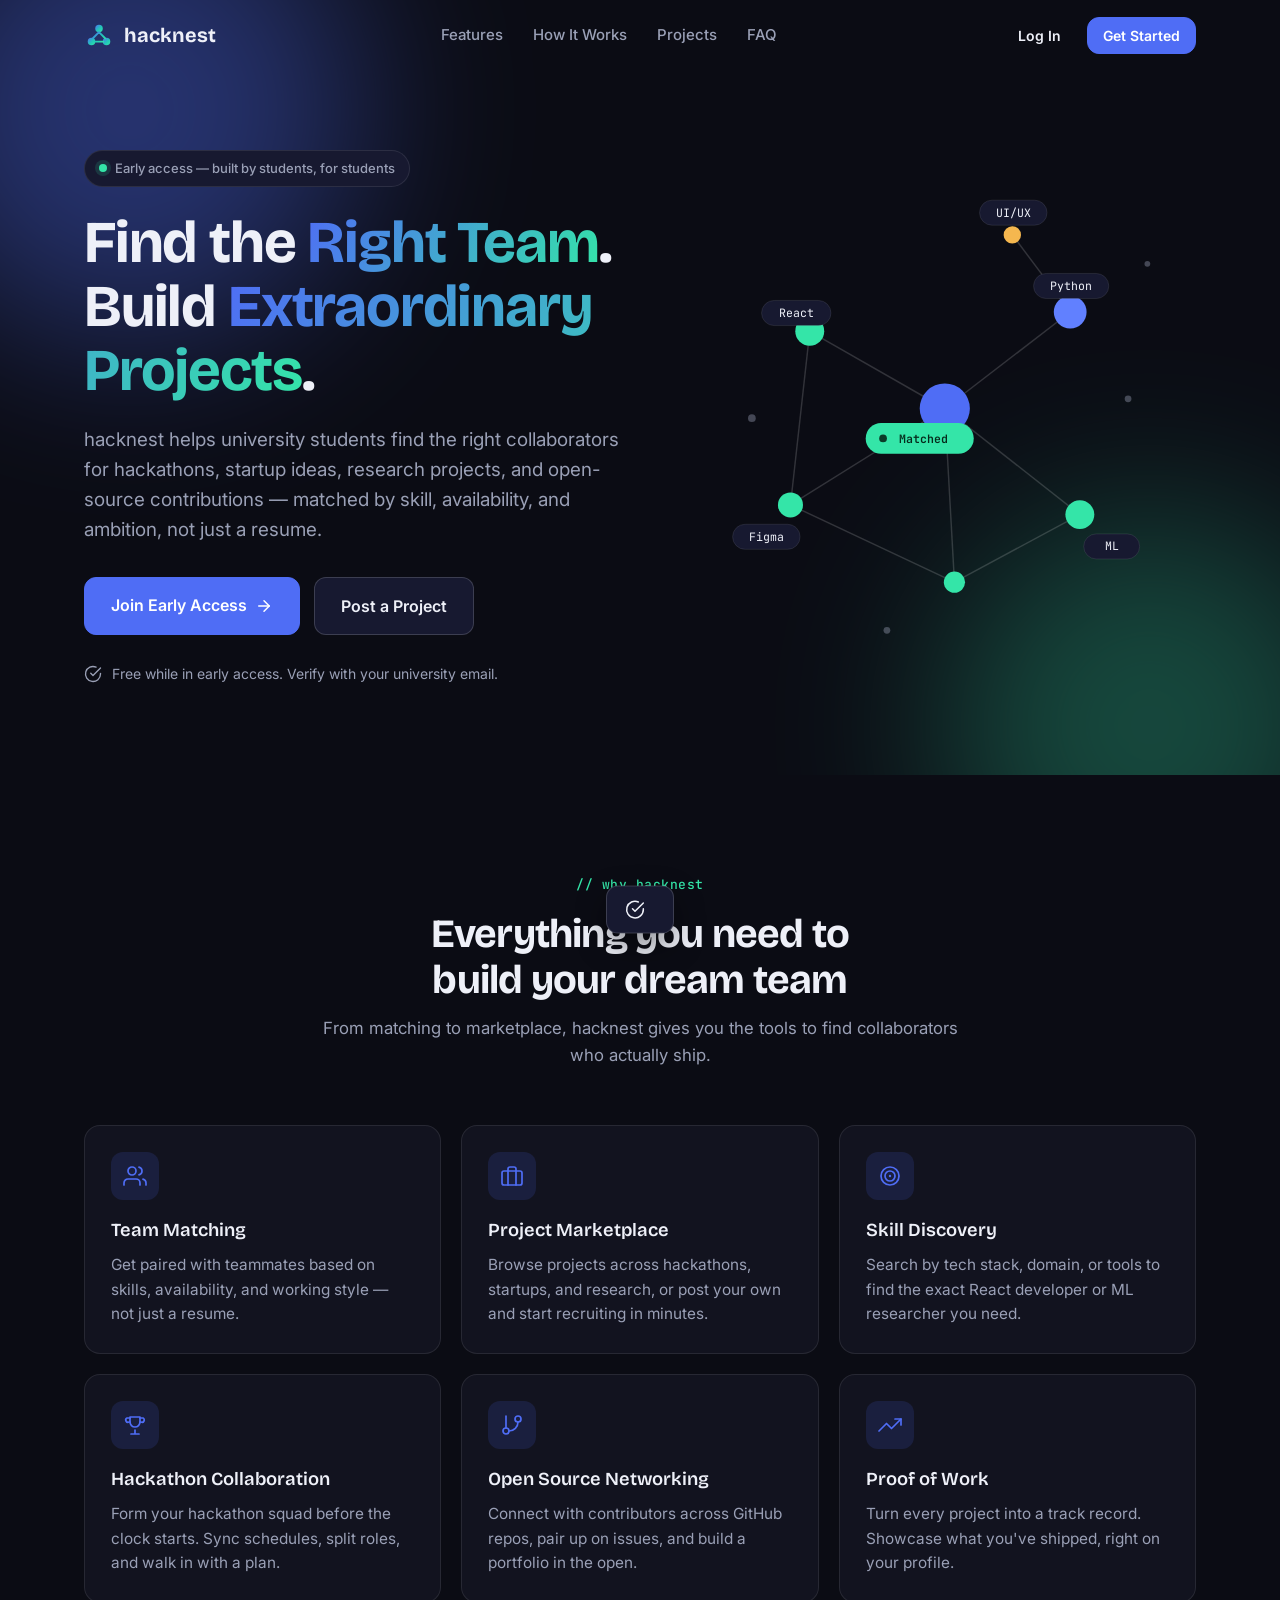
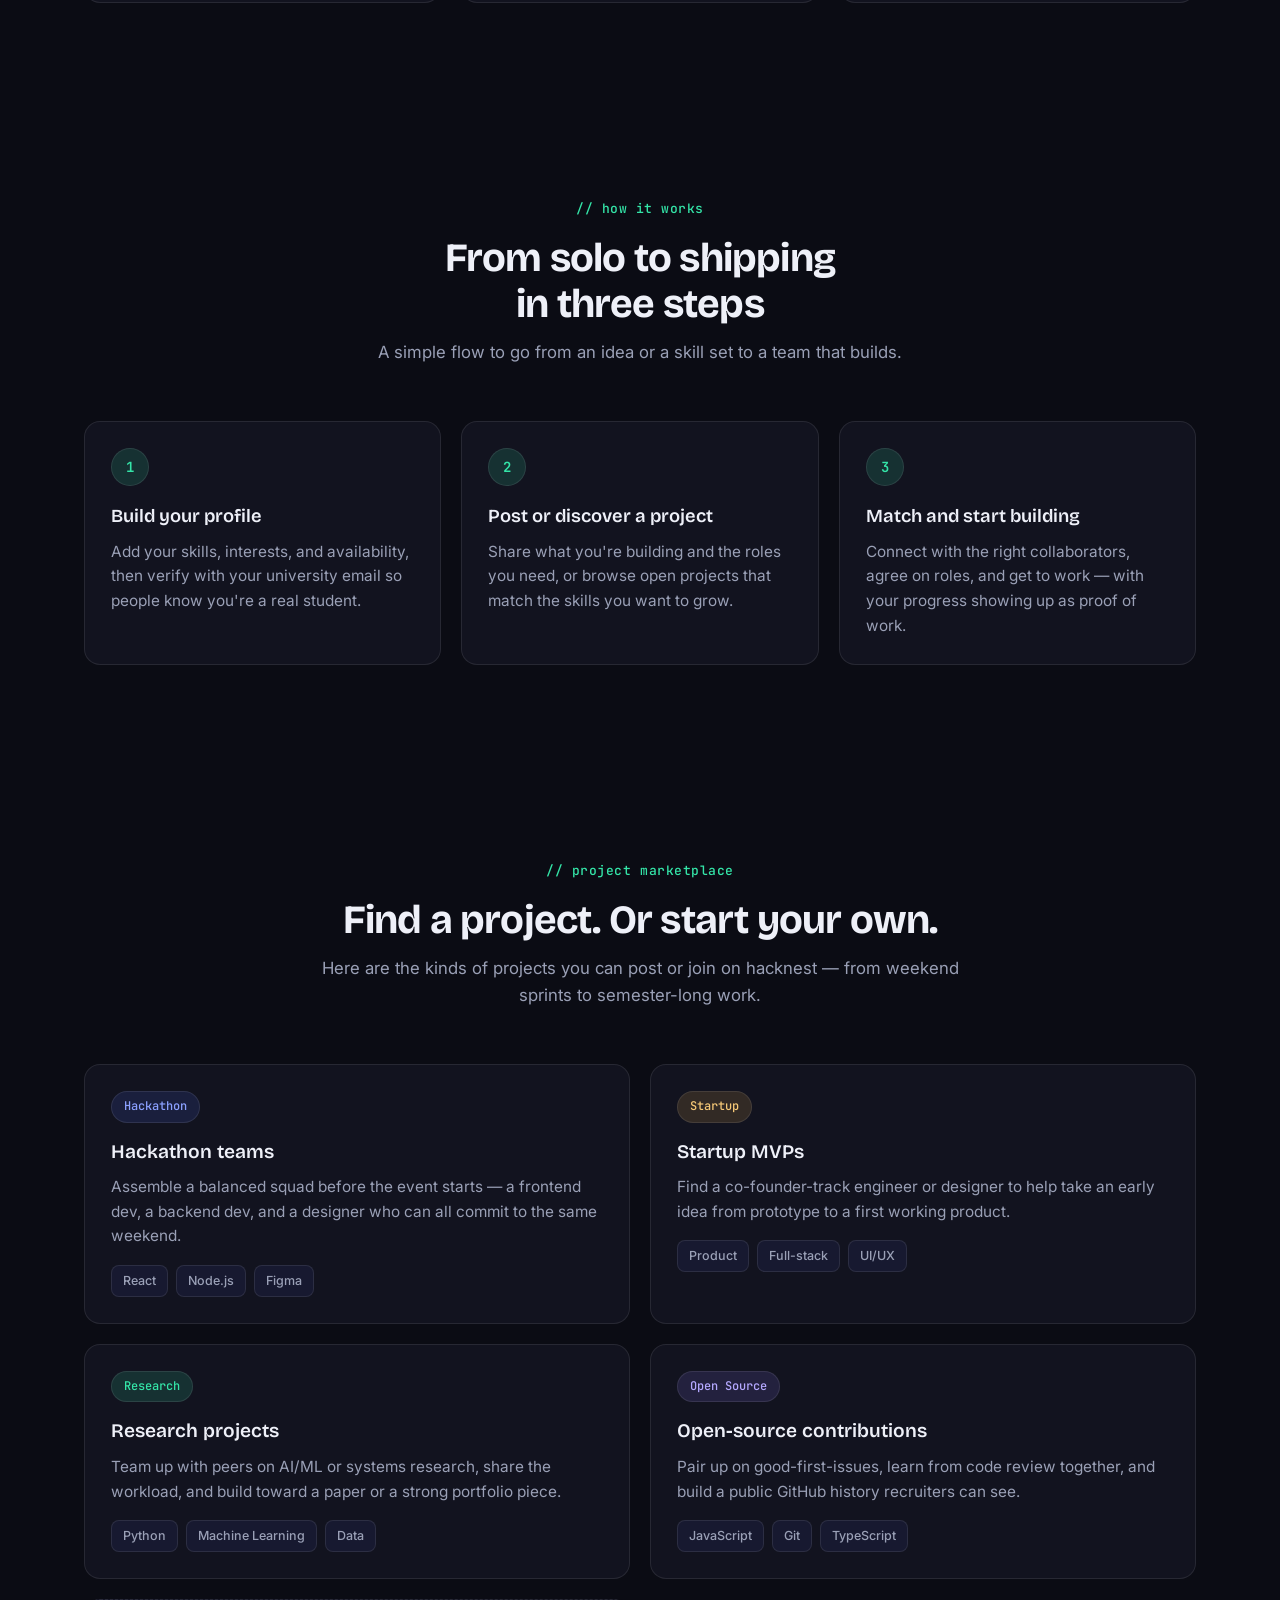
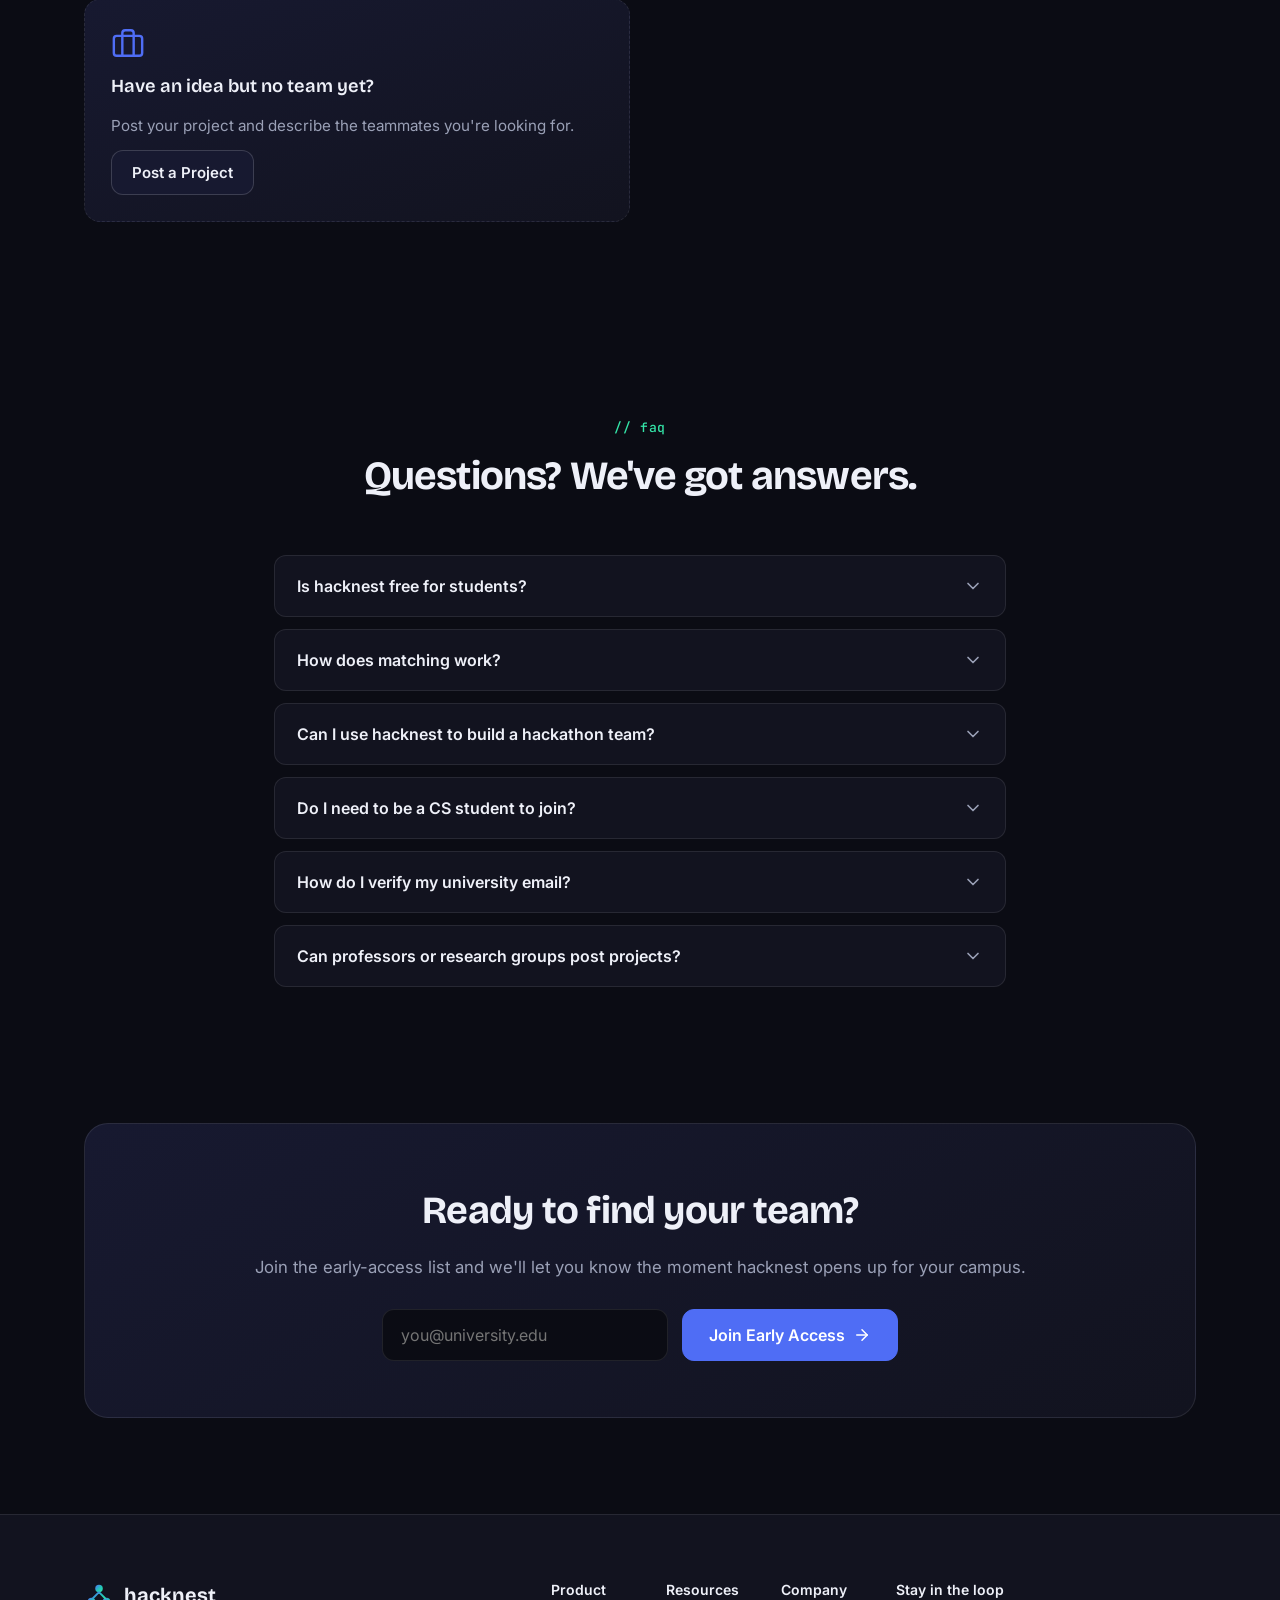
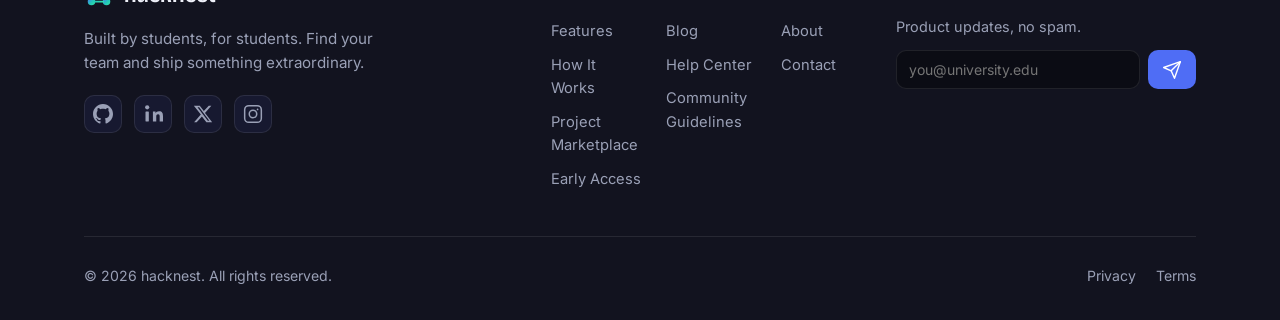
==== commit ee3369d1: "rebrand skillsync to hacknest" ====
--- a/index.html
+++ b/index.html
@@ -3,10 +3,10 @@
 <head>
 <meta charset="UTF-8">
 <meta name="viewport" content="width=device-width, initial-scale=1.0">
-<title>SkillSync — Find Your Team. Build Extraordinary Projects.</title>
-<meta name="description" content="SkillSync helps university students find teammates for hackathons, startup ideas, research projects, and open-source contributions — matched by skill, availability, and ambition.">
+<title>hacknest — Find Your Team. Build Extraordinary Projects.</title>
+<meta name="description" content="hacknest helps university students find teammates for hackathons, startup ideas, research projects, and open-source contributions — matched by skill, availability, and ambition.">
 <meta name="theme-color" content="#0b0c14">
-<meta property="og:title" content="SkillSync — Find Your Team. Build Extraordinary Projects.">
+<meta property="og:title" content="hacknest — Find Your Team. Build Extraordinary Projects.">
 <meta property="og:description" content="The platform where university students find collaborators for hackathons, startups, research and open source.">
 <meta property="og:type" content="website">
 <link rel="icon" href="data:image/svg+xml,%3Csvg xmlns='http://www.w3.org/2000/svg' viewBox='0 0 32 32'%3E%3Crect width='32' height='32' rx='9' fill='%234F6DF5'/%3E%3Ccircle cx='16' cy='9' r='3.6' fill='%23fff'/%3E%3Ccircle cx='9' cy='22' r='3.6' fill='%2334E5A8'/%3E%3Ccircle cx='23' cy='22' r='3.6' fill='%2334E5A8'/%3E%3Cpath d='M16 12.6L10.6 19M16 12.6L21.4 19M11.6 22H20.4' stroke='%23fff' stroke-width='1.6' stroke-linecap='round'/%3E%3C/svg%3E">
@@ -55,7 +55,7 @@
   <div class="container navbar-inner">
     <a href="#home" class="logo">
       <svg class="logo-mark"><use href="#icon-logo"></use></svg>
-      <span>SkillSync</span>
+      <span>hacknest</span>
     </a>
     <nav class="nav-links" aria-label="Primary">
       <a href="#features" class="nav-link">Features</a>
@@ -64,7 +64,7 @@
       <a href="#faq" class="nav-link">FAQ</a>
     </nav>
     <div class="navbar-actions">
-      <button type="button" class="btn btn-ghost btn-sm" data-toast="Sign-in isn't available yet — SkillSync is in early access.">Log In</button>
+      <button type="button" class="btn btn-ghost btn-sm" data-toast="Sign-in isn't available yet — hacknest is in early access.">Log In</button>
       <button type="button" class="btn btn-primary btn-sm" data-toast="Thanks for your interest! Join the early-access list below.">Get Started</button>
       <button type="button" class="hamburger" id="hamburgerBtn" aria-label="Open menu" aria-expanded="false" aria-controls="mobileMenu">
         <span></span><span></span><span></span>
@@ -82,7 +82,7 @@
     <a href="#faq">FAQ</a>
   </nav>
   <div class="mobile-menu-actions">
-    <button type="button" class="btn btn-ghost" data-toast="Sign-in isn't available yet — SkillSync is in early access.">Log In</button>
+    <button type="button" class="btn btn-ghost" data-toast="Sign-in isn't available yet — hacknest is in early access.">Log In</button>
     <button type="button" class="btn btn-primary" data-toast="Thanks for your interest! Join the early-access list below.">Get Started</button>
   </div>
 </div>
@@ -101,7 +101,7 @@
     <div class="hero-content">
       <div class="badge"><span class="badge-dot"></span>Early access — built by students, for students</div>
       <h1 class="hero-title">Find the <span class="text-gradient">Right Team</span>.<br>Build <span class="text-gradient">Extraordinary Projects</span>.</h1>
-      <p class="hero-subtitle">SkillSync helps university students find the right collaborators for hackathons, startup ideas, research projects, and open-source contributions — matched by skill, availability, and ambition, not just a resume.</p>
+      <p class="hero-subtitle">hacknest helps university students find the right collaborators for hackathons, startup ideas, research projects, and open-source contributions — matched by skill, availability, and ambition, not just a resume.</p>
       <div class="hero-cta">
         <a href="#waitlist" class="btn btn-primary btn-lg">Join Early Access <svg class="icon"><use href="#icon-arrow-right"></use></svg></a>
         <button type="button" class="btn btn-secondary btn-lg" data-open-modal>Post a Project</button>
@@ -151,9 +151,9 @@
 <section class="features section" id="features">
   <div class="container">
     <div class="section-header reveal">
-      <span class="eyebrow">// why skillsync</span>
+      <span class="eyebrow">// why hacknest</span>
       <h2 class="section-title">Everything you need to build your dream team</h2>
-      <p class="section-subtitle">From matching to marketplace, SkillSync gives you the tools to find collaborators who actually ship.</p>
+      <p class="section-subtitle">From matching to marketplace, hacknest gives you the tools to find collaborators who actually ship.</p>
     </div>
     <div class="features-grid">
       <div class="feature-card glow-card reveal">
@@ -228,7 +228,7 @@
     <div class="section-header reveal">
       <span class="eyebrow">// project marketplace</span>
       <h2 class="section-title">Find a project. Or start your own.</h2>
-      <p class="section-subtitle">Here are the kinds of projects you can post or join on SkillSync — from weekend sprints to semester-long work.</p>
+      <p class="section-subtitle">Here are the kinds of projects you can post or join on hacknest — from weekend sprints to semester-long work.</p>
     </div>
     <div class="projects-grid">
       <article class="project-card glow-card reveal">
@@ -286,20 +286,20 @@
     </div>
     <div class="faq-list reveal">
       <div class="faq-item">
-        <h3 class="faq-question-wrap"><button type="button" class="faq-question" aria-expanded="false">Is SkillSync free for students?<svg class="icon faq-icon"><use href="#icon-chevron"></use></svg></button></h3>
-        <div class="faq-answer"><p>Yes. SkillSync is free for verified students during early access, including core features like matching, search, and project posting.</p></div>
+        <h3 class="faq-question-wrap"><button type="button" class="faq-question" aria-expanded="false">Is hacknest free for students?<svg class="icon faq-icon"><use href="#icon-chevron"></use></svg></button></h3>
+        <div class="faq-answer"><p>Yes. hacknest is free for verified students during early access, including core features like matching, search, and project posting.</p></div>
       </div>
       <div class="faq-item">
         <h3 class="faq-question-wrap"><button type="button" class="faq-question" aria-expanded="false">How does matching work?<svg class="icon faq-icon"><use href="#icon-chevron"></use></svg></button></h3>
-        <div class="faq-answer"><p>We match on skills, availability, and project interests — not just keywords on a profile. As you use SkillSync and collaborate, your matches get more relevant.</p></div>
-      </div>
-      <div class="faq-item">
-        <h3 class="faq-question-wrap"><button type="button" class="faq-question" aria-expanded="false">Can I use SkillSync to build a hackathon team?<svg class="icon faq-icon"><use href="#icon-chevron"></use></svg></button></h3>
-        <div class="faq-answer"><p>Yes. Team formation for hackathons is one of the core things SkillSync is designed for — post the roles you need and connect with people who can commit.</p></div>
+        <div class="faq-answer"><p>We match on skills, availability, and project interests — not just keywords on a profile. As you use hacknest and collaborate, your matches get more relevant.</p></div>
+      </div>
+      <div class="faq-item">
+        <h3 class="faq-question-wrap"><button type="button" class="faq-question" aria-expanded="false">Can I use hacknest to build a hackathon team?<svg class="icon faq-icon"><use href="#icon-chevron"></use></svg></button></h3>
+        <div class="faq-answer"><p>Yes. Team formation for hackathons is one of the core things hacknest is designed for — post the roles you need and connect with people who can commit.</p></div>
       </div>
       <div class="faq-item">
         <h3 class="faq-question-wrap"><button type="button" class="faq-question" aria-expanded="false">Do I need to be a CS student to join?<svg class="icon faq-icon"><use href="#icon-chevron"></use></svg></button></h3>
-        <div class="faq-answer"><p>No. SkillSync is open to students from design, business, and other engineering backgrounds who want to build real projects with a team.</p></div>
+        <div class="faq-answer"><p>No. hacknest is open to students from design, business, and other engineering backgrounds who want to build real projects with a team.</p></div>
       </div>
       <div class="faq-item">
         <h3 class="faq-question-wrap"><button type="button" class="faq-question" aria-expanded="false">How do I verify my university email?<svg class="icon faq-icon"><use href="#icon-chevron"></use></svg></button></h3>
@@ -320,7 +320,7 @@
   <div class="container">
     <div class="final-cta-box reveal">
       <h2>Ready to find your team?</h2>
-      <p>Join the early-access list and we'll let you know the moment SkillSync opens up for your campus.</p>
+      <p>Join the early-access list and we'll let you know the moment hacknest opens up for your campus.</p>
       <form class="final-cta-buttons" id="waitlistForm">
         <input type="email" placeholder="you@university.edu" required aria-label="University email"
           style="background:var(--bg);border:1px solid var(--border);border-radius:12px;padding:15px 18px;color:var(--text);font-family:inherit;font-size:16px;min-width:260px">
@@ -339,13 +339,13 @@
   <div class="container">
     <div class="footer-top">
       <div class="footer-brand">
-        <a href="#home" class="logo"><svg class="logo-mark"><use href="#icon-logo"></use></svg><span>SkillSync</span></a>
+        <a href="#home" class="logo"><svg class="logo-mark"><use href="#icon-logo"></use></svg><span>hacknest</span></a>
         <p>Built by students, for students. Find your team and ship something extraordinary.</p>
         <div class="footer-social">
-          <a href="#" data-toast="Social links aren't live yet." aria-label="SkillSync on GitHub"><svg class="icon"><use href="#icon-github"></use></svg></a>
-          <a href="#" data-toast="Social links aren't live yet." aria-label="SkillSync on LinkedIn"><svg class="icon"><use href="#icon-linkedin"></use></svg></a>
-          <a href="#" data-toast="Social links aren't live yet." aria-label="SkillSync on X"><svg class="icon"><use href="#icon-twitter"></use></svg></a>
-          <a href="#" data-toast="Social links aren't live yet." aria-label="SkillSync on Instagram"><svg class="icon"><use href="#icon-instagram"></use></svg></a>
+          <a href="#" data-toast="Social links aren't live yet." aria-label="hacknest on GitHub"><svg class="icon"><use href="#icon-github"></use></svg></a>
+          <a href="#" data-toast="Social links aren't live yet." aria-label="hacknest on LinkedIn"><svg class="icon"><use href="#icon-linkedin"></use></svg></a>
+          <a href="#" data-toast="Social links aren't live yet." aria-label="hacknest on X"><svg class="icon"><use href="#icon-twitter"></use></svg></a>
+          <a href="#" data-toast="Social links aren't live yet." aria-label="hacknest on Instagram"><svg class="icon"><use href="#icon-instagram"></use></svg></a>
         </div>
       </div>
       <div class="footer-links-grid">
@@ -378,7 +378,7 @@
       </div>
     </div>
     <div class="footer-bottom">
-      <p>&copy; <span id="year">2026</span> SkillSync. All rights reserved.</p>
+      <p>&copy; <span id="year">2026</span> hacknest. All rights reserved.</p>
       <div class="footer-legal">
         <a href="#" data-toast="This page isn't available yet.">Privacy</a>
         <a href="#" data-toast="This page isn't available yet.">Terms</a>
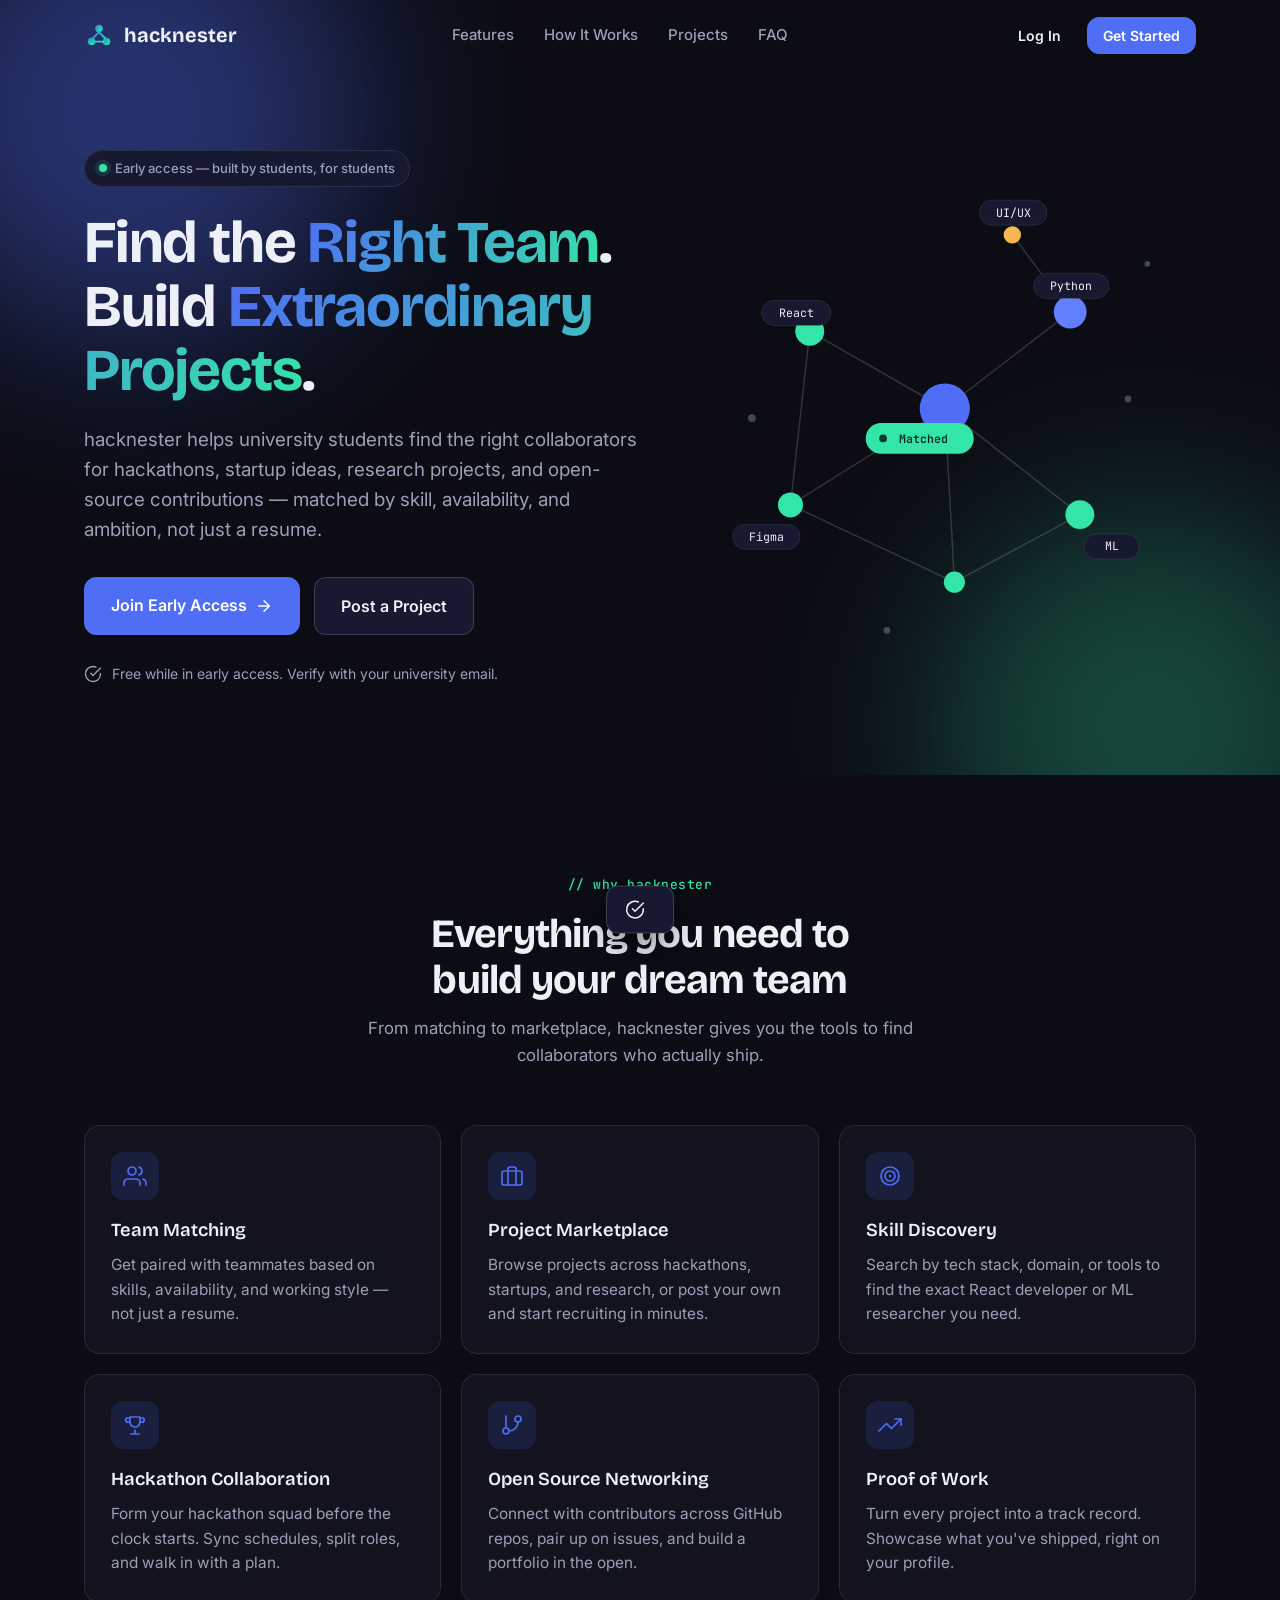
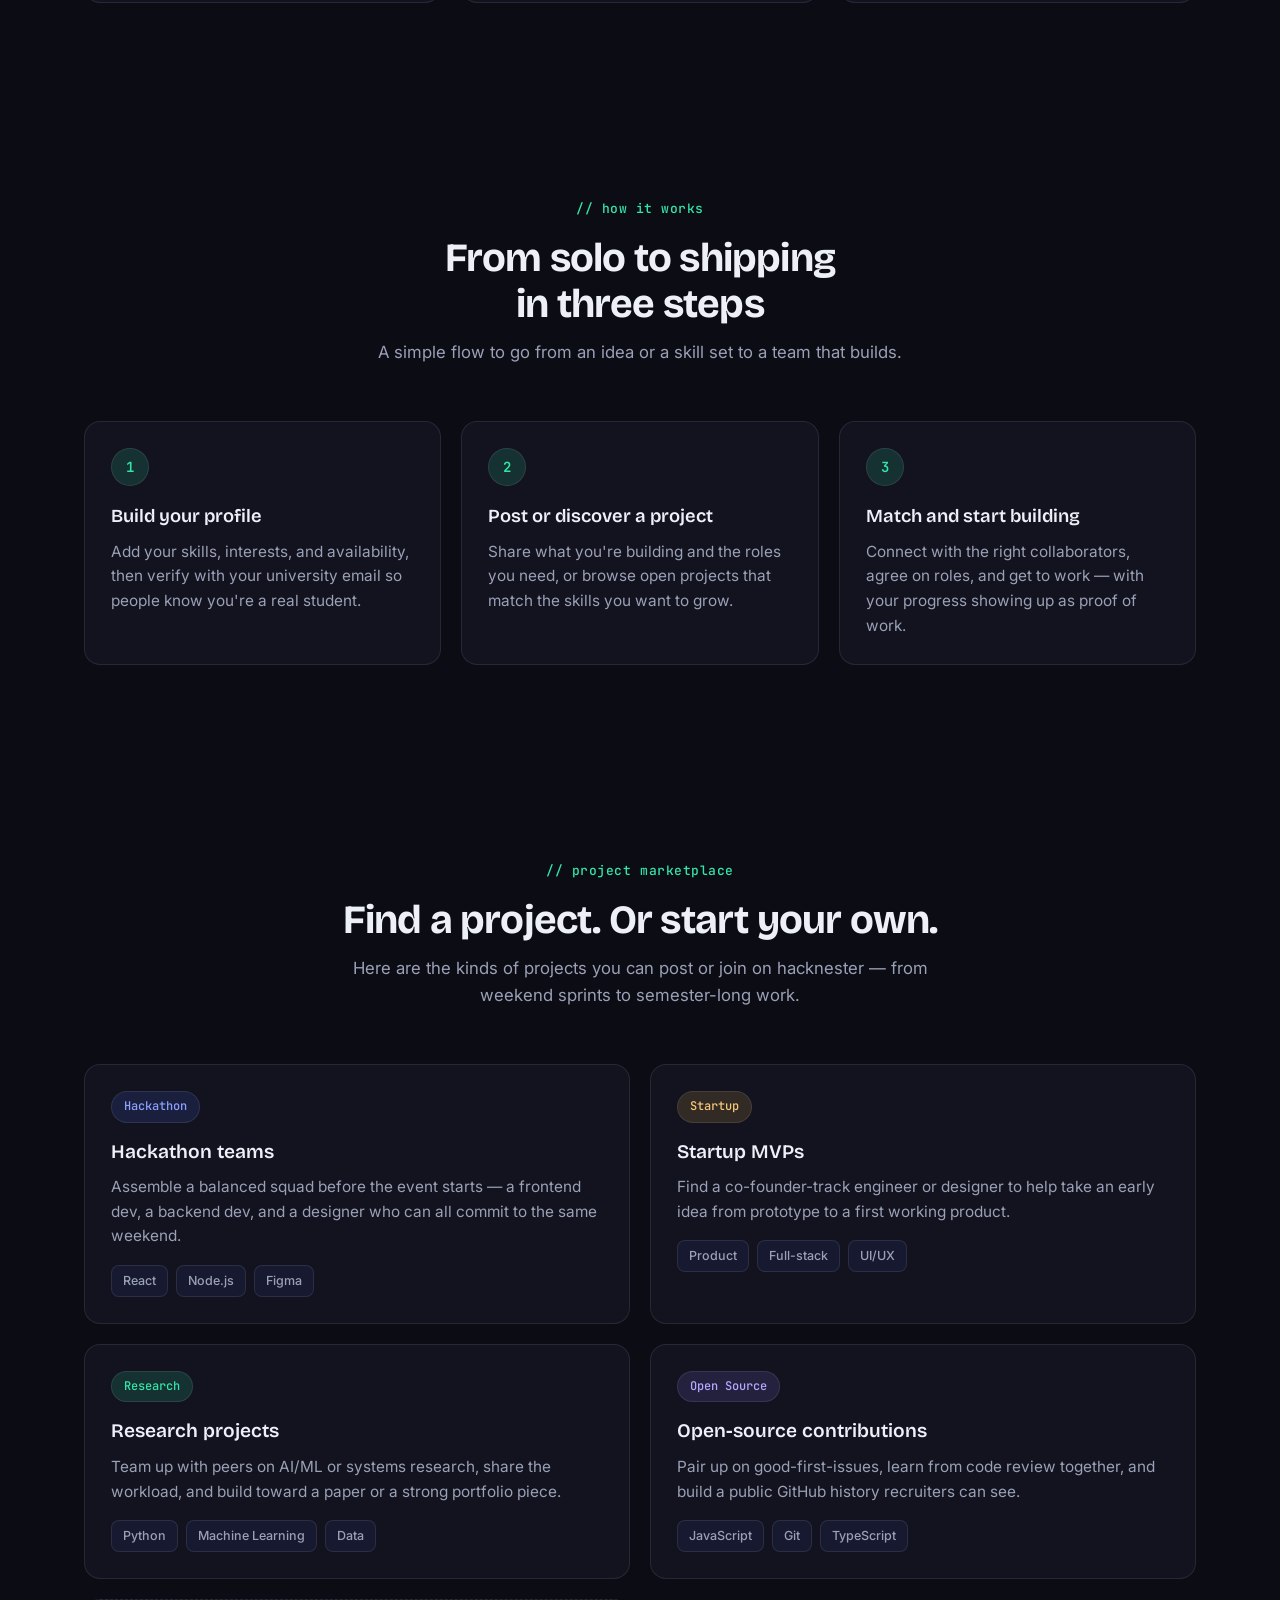
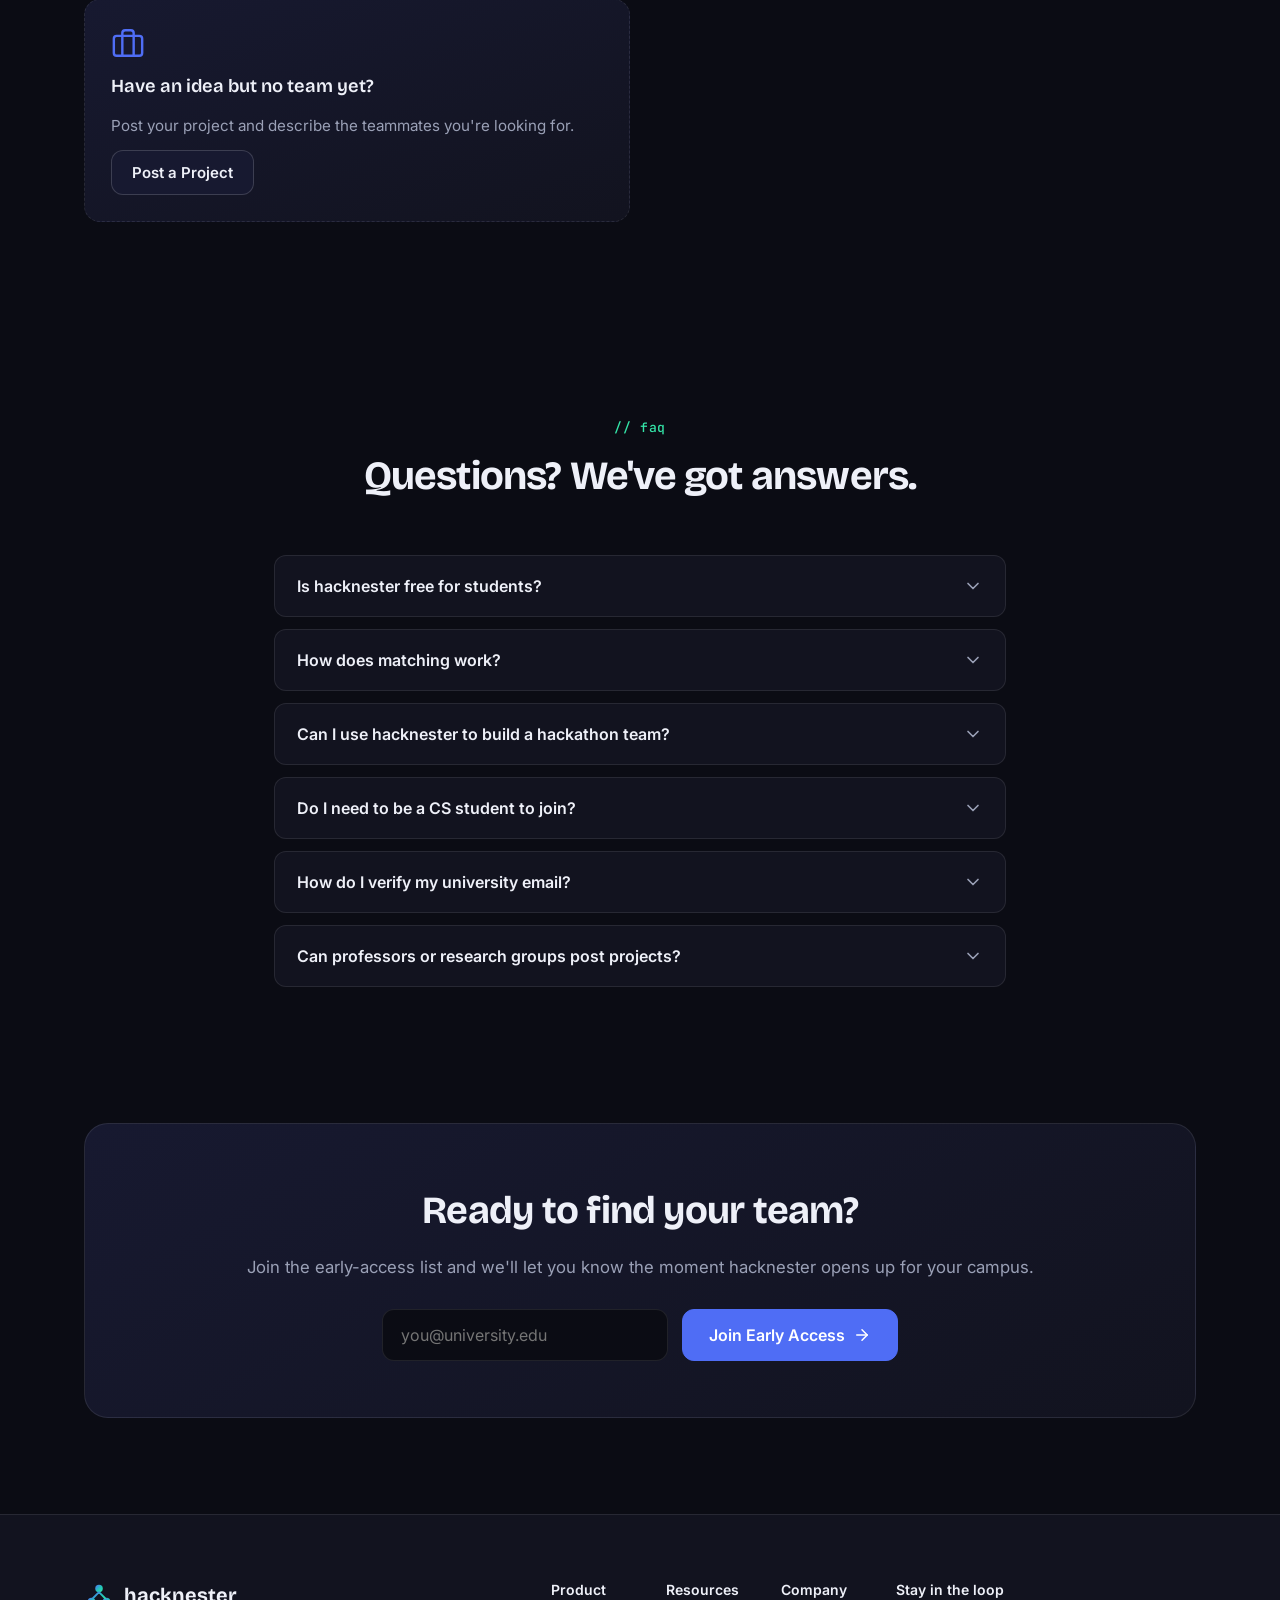
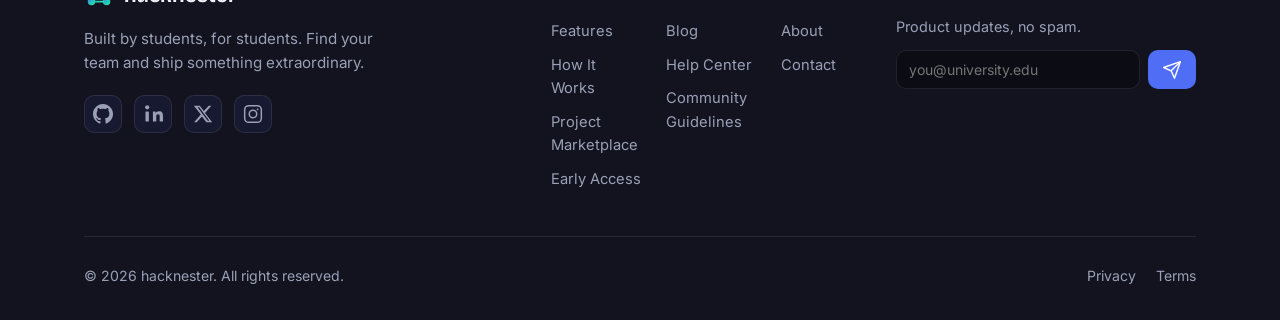
==== commit aa842eac: "rebrand hacknest to hacknester" ====
--- a/index.html
+++ b/index.html
@@ -3,10 +3,10 @@
 <head>
 <meta charset="UTF-8">
 <meta name="viewport" content="width=device-width, initial-scale=1.0">
-<title>hacknest — Find Your Team. Build Extraordinary Projects.</title>
-<meta name="description" content="hacknest helps university students find teammates for hackathons, startup ideas, research projects, and open-source contributions — matched by skill, availability, and ambition.">
+<title>hacknester — Find Your Team. Build Extraordinary Projects.</title>
+<meta name="description" content="hacknester helps university students find teammates for hackathons, startup ideas, research projects, and open-source contributions — matched by skill, availability, and ambition.">
 <meta name="theme-color" content="#0b0c14">
-<meta property="og:title" content="hacknest — Find Your Team. Build Extraordinary Projects.">
+<meta property="og:title" content="hacknester — Find Your Team. Build Extraordinary Projects.">
 <meta property="og:description" content="The platform where university students find collaborators for hackathons, startups, research and open source.">
 <meta property="og:type" content="website">
 <link rel="icon" href="data:image/svg+xml,%3Csvg xmlns='http://www.w3.org/2000/svg' viewBox='0 0 32 32'%3E%3Crect width='32' height='32' rx='9' fill='%234F6DF5'/%3E%3Ccircle cx='16' cy='9' r='3.6' fill='%23fff'/%3E%3Ccircle cx='9' cy='22' r='3.6' fill='%2334E5A8'/%3E%3Ccircle cx='23' cy='22' r='3.6' fill='%2334E5A8'/%3E%3Cpath d='M16 12.6L10.6 19M16 12.6L21.4 19M11.6 22H20.4' stroke='%23fff' stroke-width='1.6' stroke-linecap='round'/%3E%3C/svg%3E">
@@ -55,7 +55,7 @@
   <div class="container navbar-inner">
     <a href="#home" class="logo">
       <svg class="logo-mark"><use href="#icon-logo"></use></svg>
-      <span>hacknest</span>
+      <span>hacknester</span>
     </a>
     <nav class="nav-links" aria-label="Primary">
       <a href="#features" class="nav-link">Features</a>
@@ -64,7 +64,7 @@
       <a href="#faq" class="nav-link">FAQ</a>
     </nav>
     <div class="navbar-actions">
-      <button type="button" class="btn btn-ghost btn-sm" data-toast="Sign-in isn't available yet — hacknest is in early access.">Log In</button>
+      <button type="button" class="btn btn-ghost btn-sm" data-toast="Sign-in isn't available yet — hacknester is in early access.">Log In</button>
       <button type="button" class="btn btn-primary btn-sm" data-toast="Thanks for your interest! Join the early-access list below.">Get Started</button>
       <button type="button" class="hamburger" id="hamburgerBtn" aria-label="Open menu" aria-expanded="false" aria-controls="mobileMenu">
         <span></span><span></span><span></span>
@@ -82,7 +82,7 @@
     <a href="#faq">FAQ</a>
   </nav>
   <div class="mobile-menu-actions">
-    <button type="button" class="btn btn-ghost" data-toast="Sign-in isn't available yet — hacknest is in early access.">Log In</button>
+    <button type="button" class="btn btn-ghost" data-toast="Sign-in isn't available yet — hacknester is in early access.">Log In</button>
     <button type="button" class="btn btn-primary" data-toast="Thanks for your interest! Join the early-access list below.">Get Started</button>
   </div>
 </div>
@@ -101,7 +101,7 @@
     <div class="hero-content">
       <div class="badge"><span class="badge-dot"></span>Early access — built by students, for students</div>
       <h1 class="hero-title">Find the <span class="text-gradient">Right Team</span>.<br>Build <span class="text-gradient">Extraordinary Projects</span>.</h1>
-      <p class="hero-subtitle">hacknest helps university students find the right collaborators for hackathons, startup ideas, research projects, and open-source contributions — matched by skill, availability, and ambition, not just a resume.</p>
+      <p class="hero-subtitle">hacknester helps university students find the right collaborators for hackathons, startup ideas, research projects, and open-source contributions — matched by skill, availability, and ambition, not just a resume.</p>
       <div class="hero-cta">
         <a href="#waitlist" class="btn btn-primary btn-lg">Join Early Access <svg class="icon"><use href="#icon-arrow-right"></use></svg></a>
         <button type="button" class="btn btn-secondary btn-lg" data-open-modal>Post a Project</button>
@@ -151,9 +151,9 @@
 <section class="features section" id="features">
   <div class="container">
     <div class="section-header reveal">
-      <span class="eyebrow">// why hacknest</span>
+      <span class="eyebrow">// why hacknester</span>
       <h2 class="section-title">Everything you need to build your dream team</h2>
-      <p class="section-subtitle">From matching to marketplace, hacknest gives you the tools to find collaborators who actually ship.</p>
+      <p class="section-subtitle">From matching to marketplace, hacknester gives you the tools to find collaborators who actually ship.</p>
     </div>
     <div class="features-grid">
       <div class="feature-card glow-card reveal">
@@ -228,7 +228,7 @@
     <div class="section-header reveal">
       <span class="eyebrow">// project marketplace</span>
       <h2 class="section-title">Find a project. Or start your own.</h2>
-      <p class="section-subtitle">Here are the kinds of projects you can post or join on hacknest — from weekend sprints to semester-long work.</p>
+      <p class="section-subtitle">Here are the kinds of projects you can post or join on hacknester — from weekend sprints to semester-long work.</p>
     </div>
     <div class="projects-grid">
       <article class="project-card glow-card reveal">
@@ -286,20 +286,20 @@
     </div>
     <div class="faq-list reveal">
       <div class="faq-item">
-        <h3 class="faq-question-wrap"><button type="button" class="faq-question" aria-expanded="false">Is hacknest free for students?<svg class="icon faq-icon"><use href="#icon-chevron"></use></svg></button></h3>
-        <div class="faq-answer"><p>Yes. hacknest is free for verified students during early access, including core features like matching, search, and project posting.</p></div>
+        <h3 class="faq-question-wrap"><button type="button" class="faq-question" aria-expanded="false">Is hacknester free for students?<svg class="icon faq-icon"><use href="#icon-chevron"></use></svg></button></h3>
+        <div class="faq-answer"><p>Yes. hacknester is free for verified students during early access, including core features like matching, search, and project posting.</p></div>
       </div>
       <div class="faq-item">
         <h3 class="faq-question-wrap"><button type="button" class="faq-question" aria-expanded="false">How does matching work?<svg class="icon faq-icon"><use href="#icon-chevron"></use></svg></button></h3>
-        <div class="faq-answer"><p>We match on skills, availability, and project interests — not just keywords on a profile. As you use hacknest and collaborate, your matches get more relevant.</p></div>
-      </div>
-      <div class="faq-item">
-        <h3 class="faq-question-wrap"><button type="button" class="faq-question" aria-expanded="false">Can I use hacknest to build a hackathon team?<svg class="icon faq-icon"><use href="#icon-chevron"></use></svg></button></h3>
-        <div class="faq-answer"><p>Yes. Team formation for hackathons is one of the core things hacknest is designed for — post the roles you need and connect with people who can commit.</p></div>
+        <div class="faq-answer"><p>We match on skills, availability, and project interests — not just keywords on a profile. As you use hacknester and collaborate, your matches get more relevant.</p></div>
+      </div>
+      <div class="faq-item">
+        <h3 class="faq-question-wrap"><button type="button" class="faq-question" aria-expanded="false">Can I use hacknester to build a hackathon team?<svg class="icon faq-icon"><use href="#icon-chevron"></use></svg></button></h3>
+        <div class="faq-answer"><p>Yes. Team formation for hackathons is one of the core things hacknester is designed for — post the roles you need and connect with people who can commit.</p></div>
       </div>
       <div class="faq-item">
         <h3 class="faq-question-wrap"><button type="button" class="faq-question" aria-expanded="false">Do I need to be a CS student to join?<svg class="icon faq-icon"><use href="#icon-chevron"></use></svg></button></h3>
-        <div class="faq-answer"><p>No. hacknest is open to students from design, business, and other engineering backgrounds who want to build real projects with a team.</p></div>
+        <div class="faq-answer"><p>No. hacknester is open to students from design, business, and other engineering backgrounds who want to build real projects with a team.</p></div>
       </div>
       <div class="faq-item">
         <h3 class="faq-question-wrap"><button type="button" class="faq-question" aria-expanded="false">How do I verify my university email?<svg class="icon faq-icon"><use href="#icon-chevron"></use></svg></button></h3>
@@ -320,7 +320,7 @@
   <div class="container">
     <div class="final-cta-box reveal">
       <h2>Ready to find your team?</h2>
-      <p>Join the early-access list and we'll let you know the moment hacknest opens up for your campus.</p>
+      <p>Join the early-access list and we'll let you know the moment hacknester opens up for your campus.</p>
       <form class="final-cta-buttons" id="waitlistForm">
         <input type="email" placeholder="you@university.edu" required aria-label="University email"
           style="background:var(--bg);border:1px solid var(--border);border-radius:12px;padding:15px 18px;color:var(--text);font-family:inherit;font-size:16px;min-width:260px">
@@ -339,13 +339,13 @@
   <div class="container">
     <div class="footer-top">
       <div class="footer-brand">
-        <a href="#home" class="logo"><svg class="logo-mark"><use href="#icon-logo"></use></svg><span>hacknest</span></a>
+        <a href="#home" class="logo"><svg class="logo-mark"><use href="#icon-logo"></use></svg><span>hacknester</span></a>
         <p>Built by students, for students. Find your team and ship something extraordinary.</p>
         <div class="footer-social">
-          <a href="#" data-toast="Social links aren't live yet." aria-label="hacknest on GitHub"><svg class="icon"><use href="#icon-github"></use></svg></a>
-          <a href="#" data-toast="Social links aren't live yet." aria-label="hacknest on LinkedIn"><svg class="icon"><use href="#icon-linkedin"></use></svg></a>
-          <a href="#" data-toast="Social links aren't live yet." aria-label="hacknest on X"><svg class="icon"><use href="#icon-twitter"></use></svg></a>
-          <a href="#" data-toast="Social links aren't live yet." aria-label="hacknest on Instagram"><svg class="icon"><use href="#icon-instagram"></use></svg></a>
+          <a href="#" data-toast="Social links aren't live yet." aria-label="hacknester on GitHub"><svg class="icon"><use href="#icon-github"></use></svg></a>
+          <a href="#" data-toast="Social links aren't live yet." aria-label="hacknester on LinkedIn"><svg class="icon"><use href="#icon-linkedin"></use></svg></a>
+          <a href="#" data-toast="Social links aren't live yet." aria-label="hacknester on X"><svg class="icon"><use href="#icon-twitter"></use></svg></a>
+          <a href="#" data-toast="Social links aren't live yet." aria-label="hacknester on Instagram"><svg class="icon"><use href="#icon-instagram"></use></svg></a>
         </div>
       </div>
       <div class="footer-links-grid">
@@ -378,7 +378,7 @@
       </div>
     </div>
     <div class="footer-bottom">
-      <p>&copy; <span id="year">2026</span> hacknest. All rights reserved.</p>
+      <p>&copy; <span id="year">2026</span> hacknester. All rights reserved.</p>
       <div class="footer-legal">
         <a href="#" data-toast="This page isn't available yet.">Privacy</a>
         <a href="#" data-toast="This page isn't available yet.">Terms</a>
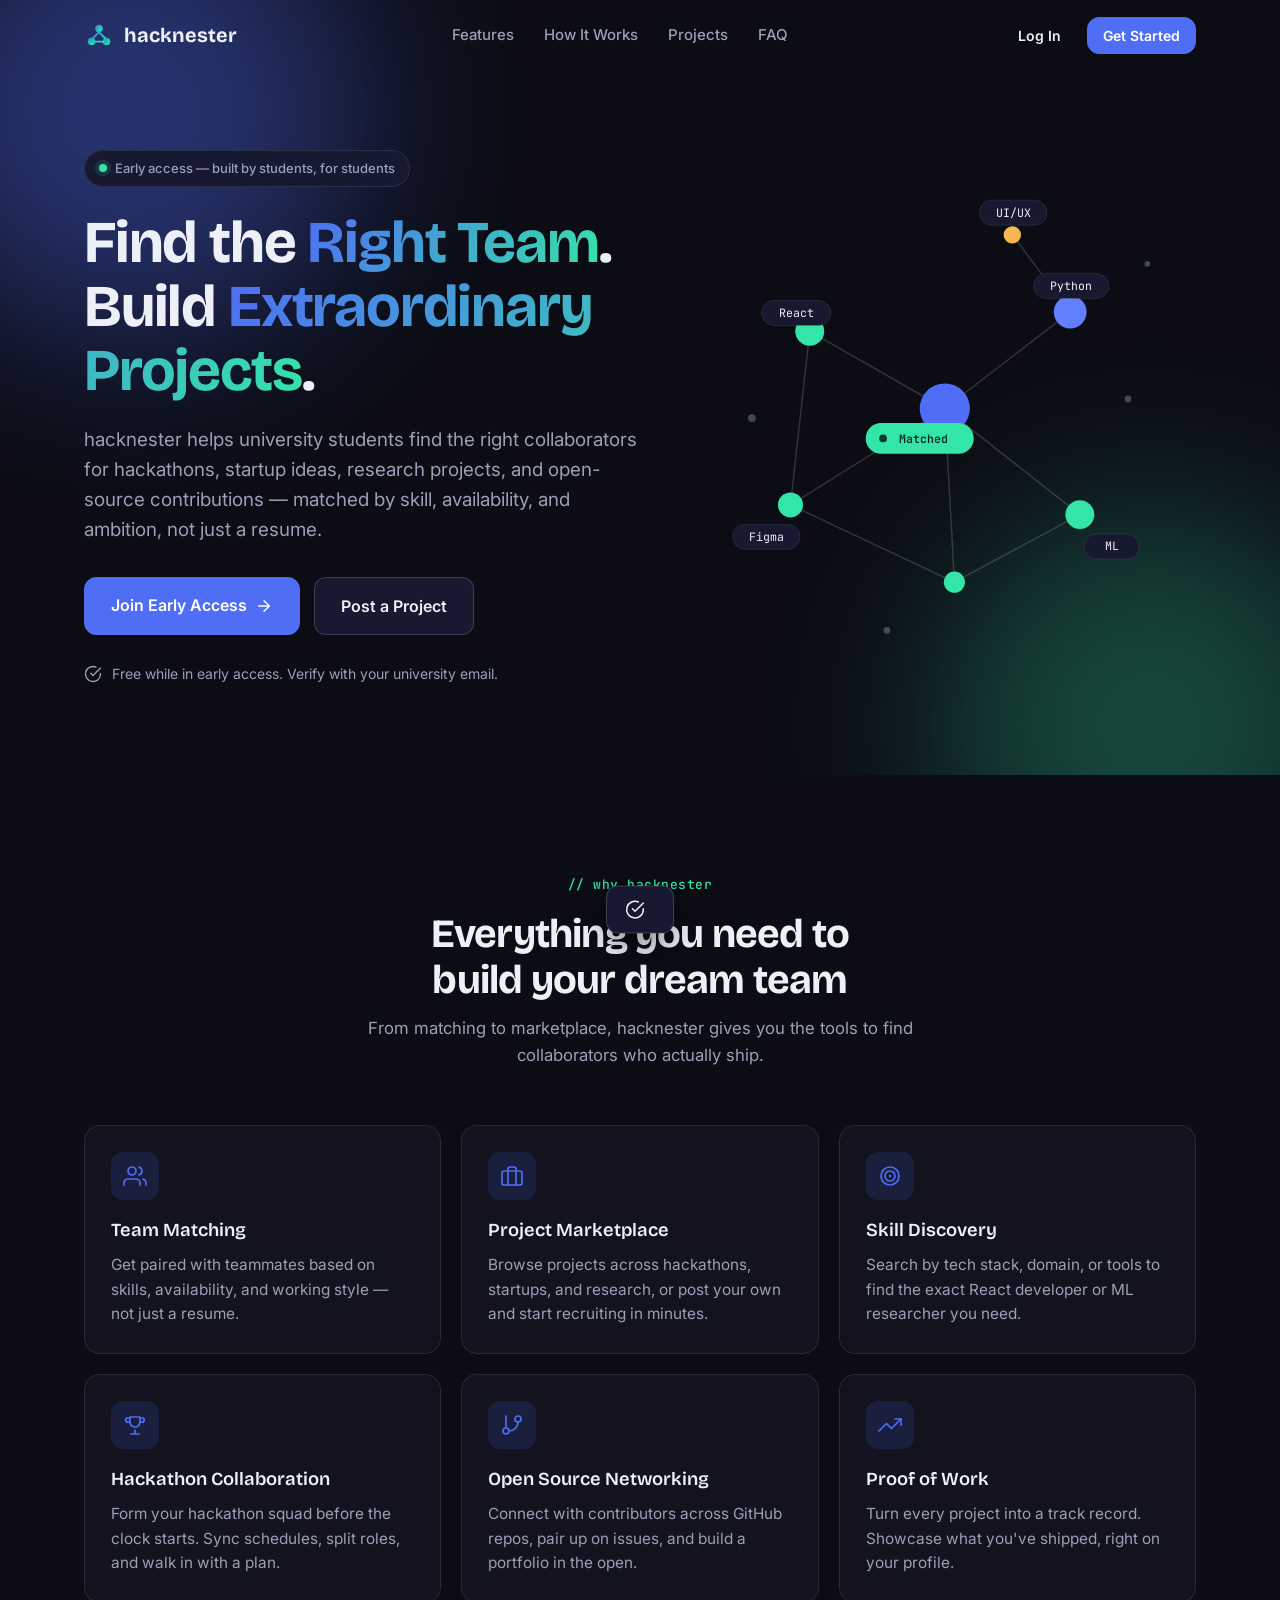
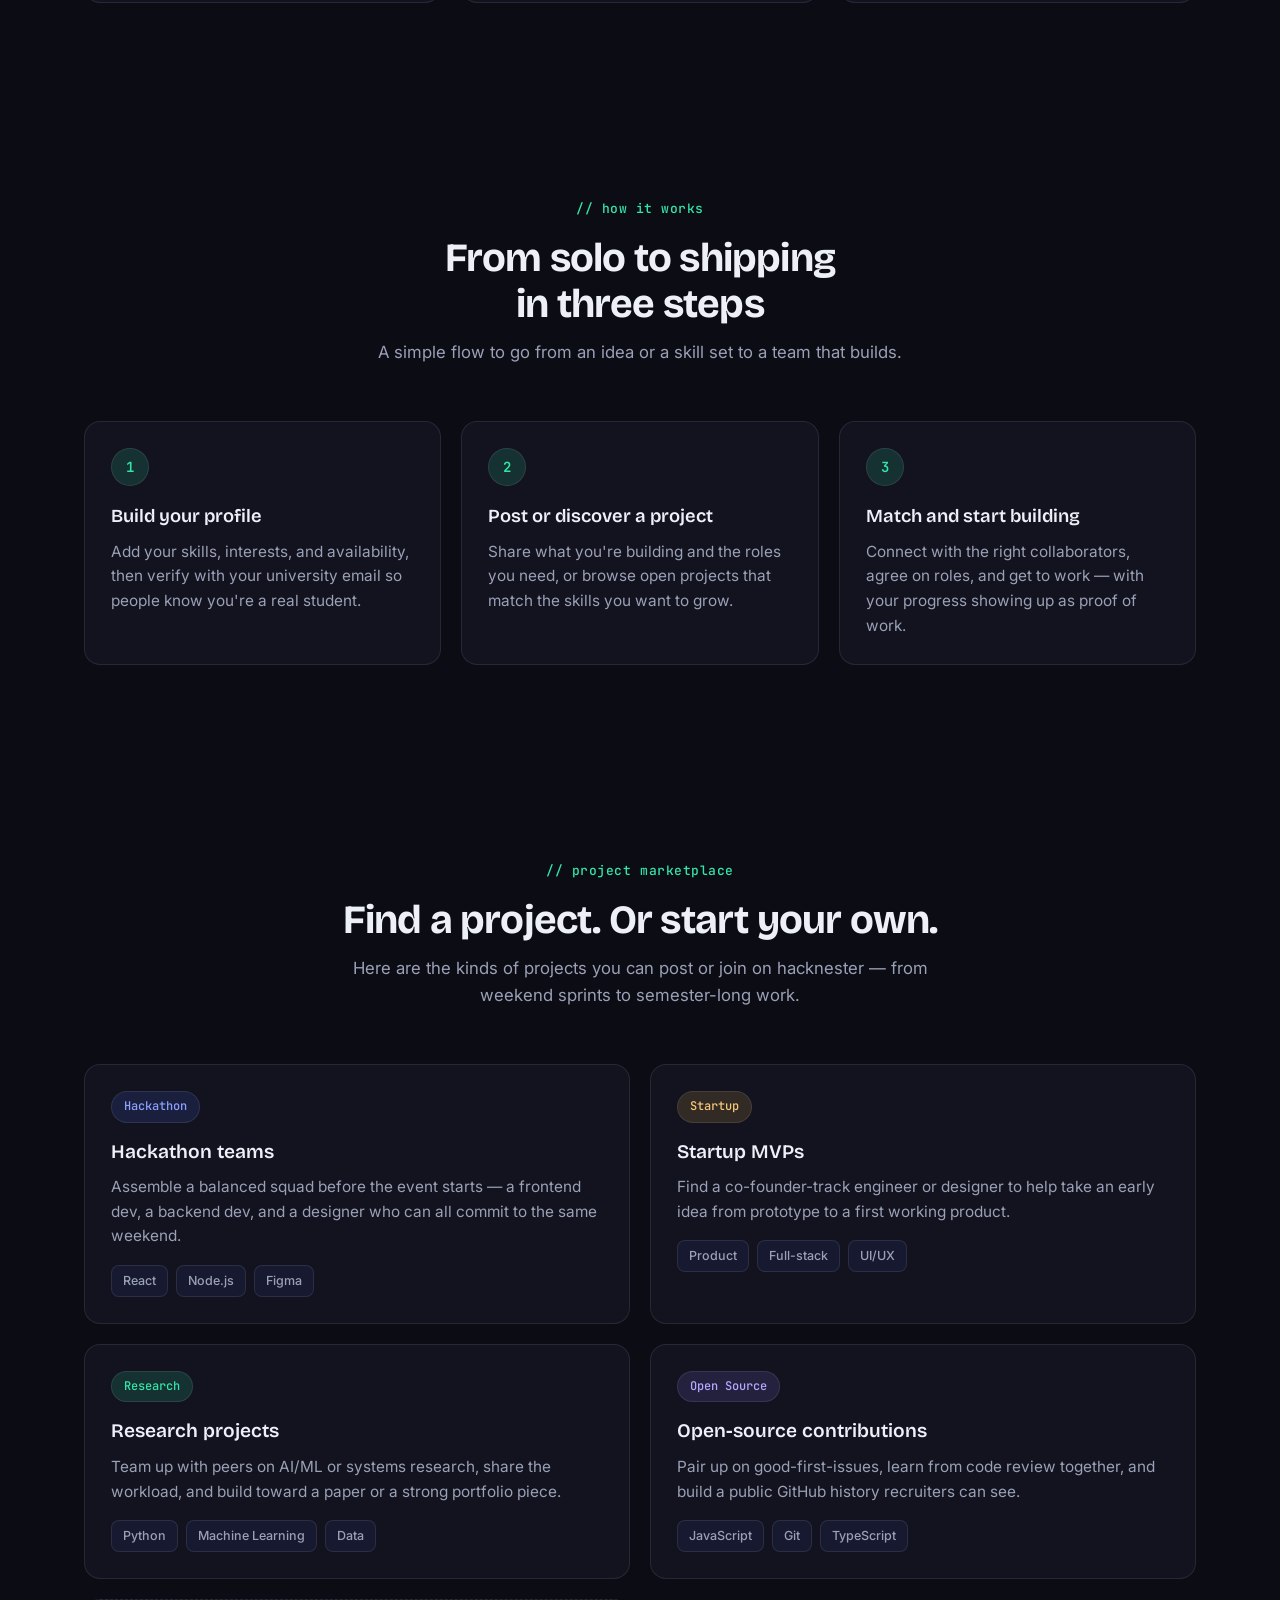
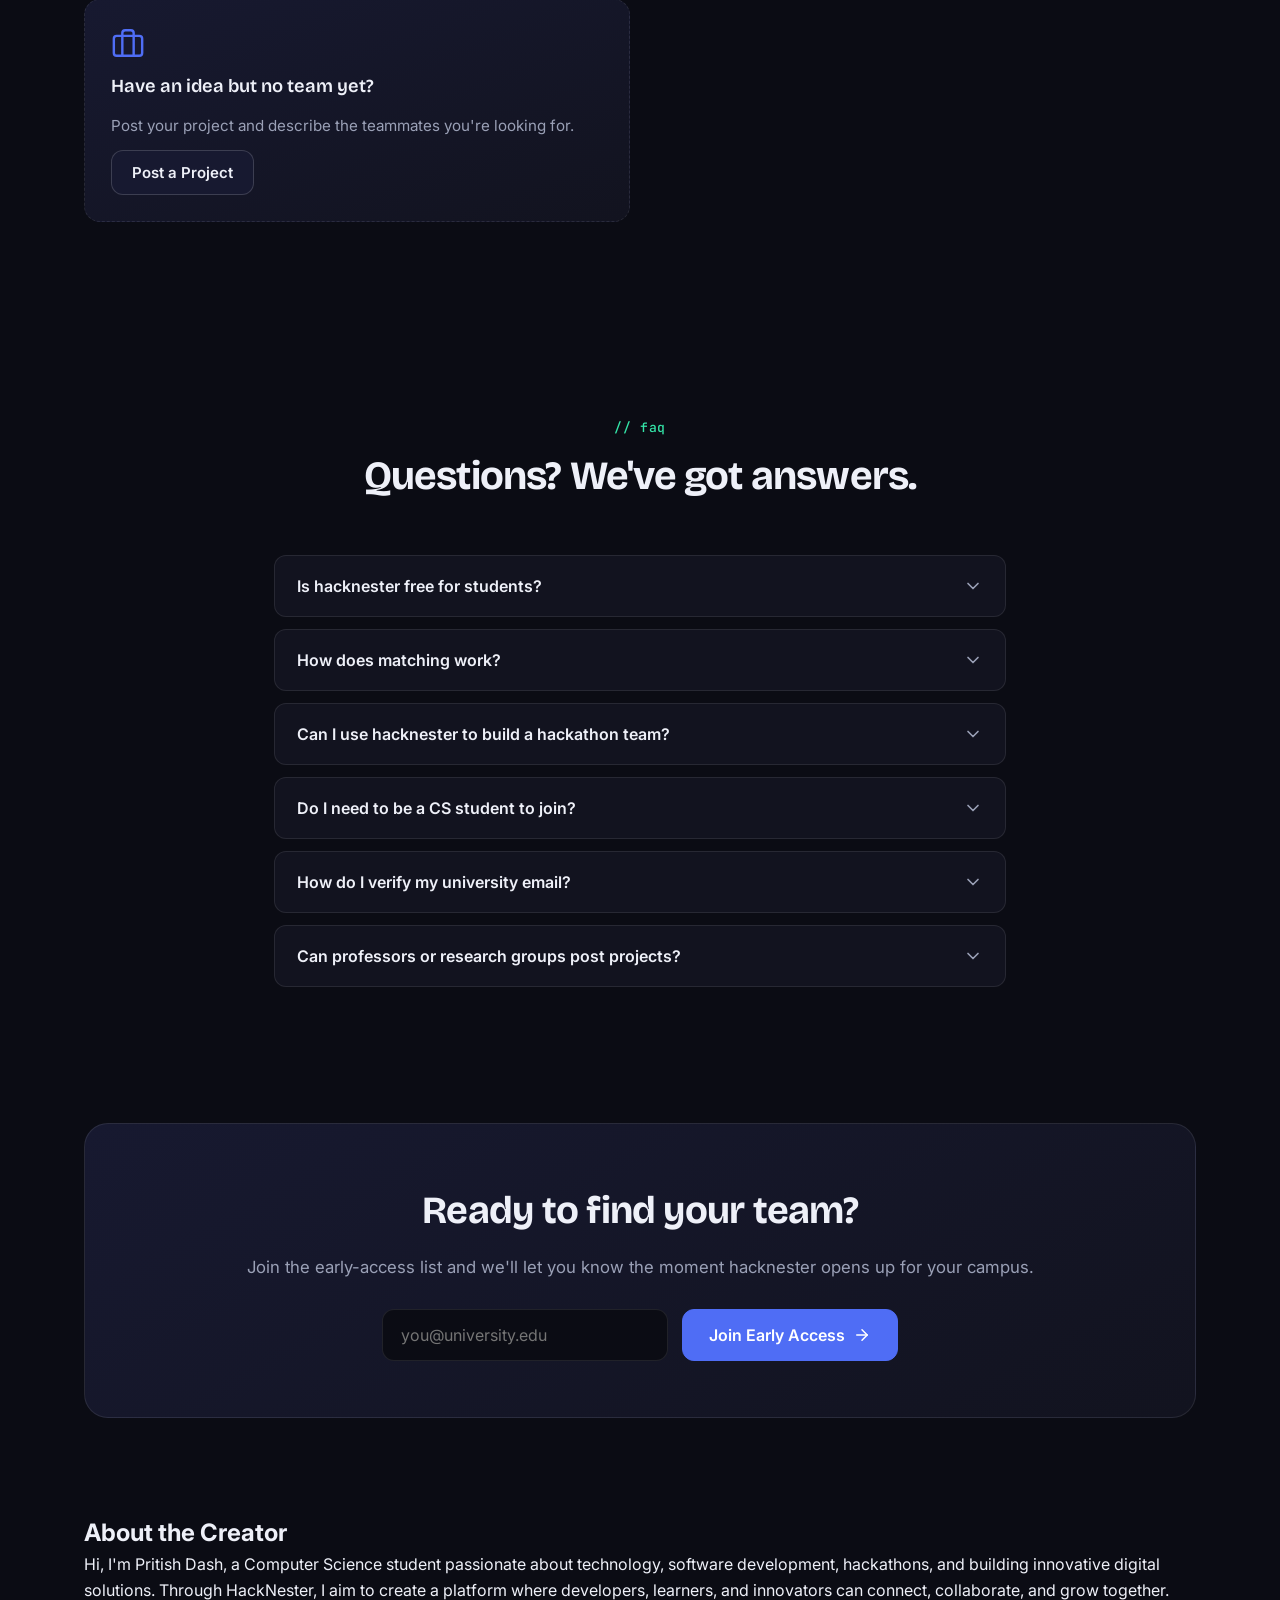
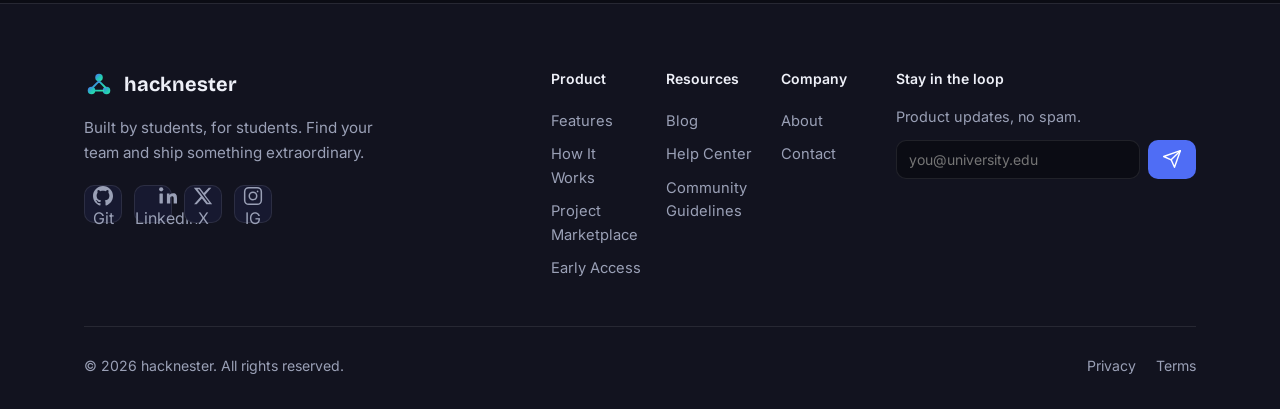
==== commit 44cd2902: "changed the name of the icons at the end of the webpage" ====
--- a/index.html
+++ b/index.html
@@ -330,6 +330,24 @@
   </div>
 </section>
 
+<!-- ============================================
+     ABOUT THE CREATOR
+============================================= -->
+<section id="about-me" class="about-me">
+    <div class="container">
+        <h2>About the Creator</h2>
+        <p>
+            Hi, I'm Pritish Dash, a Computer Science student passionate about
+            technology, software development, hackathons, and building innovative
+            digital solutions. Through HackNester, I aim to create a platform where
+            developers, learners, and innovators can connect, collaborate, and grow
+            together.
+        </p>
+    </div>
+</section>
+
+
+
 </main>
 
 <!-- ============================================
@@ -341,12 +359,24 @@
       <div class="footer-brand">
         <a href="#home" class="logo"><svg class="logo-mark"><use href="#icon-logo"></use></svg><span>hacknester</span></a>
         <p>Built by students, for students. Find your team and ship something extraordinary.</p>
-        <div class="footer-social">
-          <a href="#" data-toast="Social links aren't live yet." aria-label="hacknester on GitHub"><svg class="icon"><use href="#icon-github"></use></svg></a>
-          <a href="#" data-toast="Social links aren't live yet." aria-label="hacknester on LinkedIn"><svg class="icon"><use href="#icon-linkedin"></use></svg></a>
-          <a href="#" data-toast="Social links aren't live yet." aria-label="hacknester on X"><svg class="icon"><use href="#icon-twitter"></use></svg></a>
-          <a href="#" data-toast="Social links aren't live yet." aria-label="hacknester on Instagram"><svg class="icon"><use href="#icon-instagram"></use></svg></a>
-        </div>
+       <div class="footer-social">
+    <a href="https://github.com/pritishdash777" target="_blank" class="social-link" aria-label="GitHub">
+        <svg class="icon"><use href="#icon-github"></use></svg>
+        <span>Git</span>
+    </a>
+    <a href="https://www.linkedin.com/in/pritish-dash-1a1a5b294/" target="_blank" class="social-link" aria-label="LinkedIn">
+        <svg class="icon"><use href="#icon-linkedin"></use></svg>
+        <span>LinkedIn</span>
+    </a>
+    <a href="https://x.com/pritish___1" target="_blank" class="social-link" aria-label="X / Twitter">
+        <svg class="icon"><use href="#icon-twitter"></use></svg>
+        <span>X</span>
+    </a>
+    <a href="https://instagram.com/lovemaniaco" target="_blank" class="social-link" aria-label="Instagram">
+        <svg class="icon"><use href="#icon-instagram"></use></svg>
+        <span>IG</span>
+    </a>
+</div>
       </div>
       <div class="footer-links-grid">
         <div class="footer-col">
